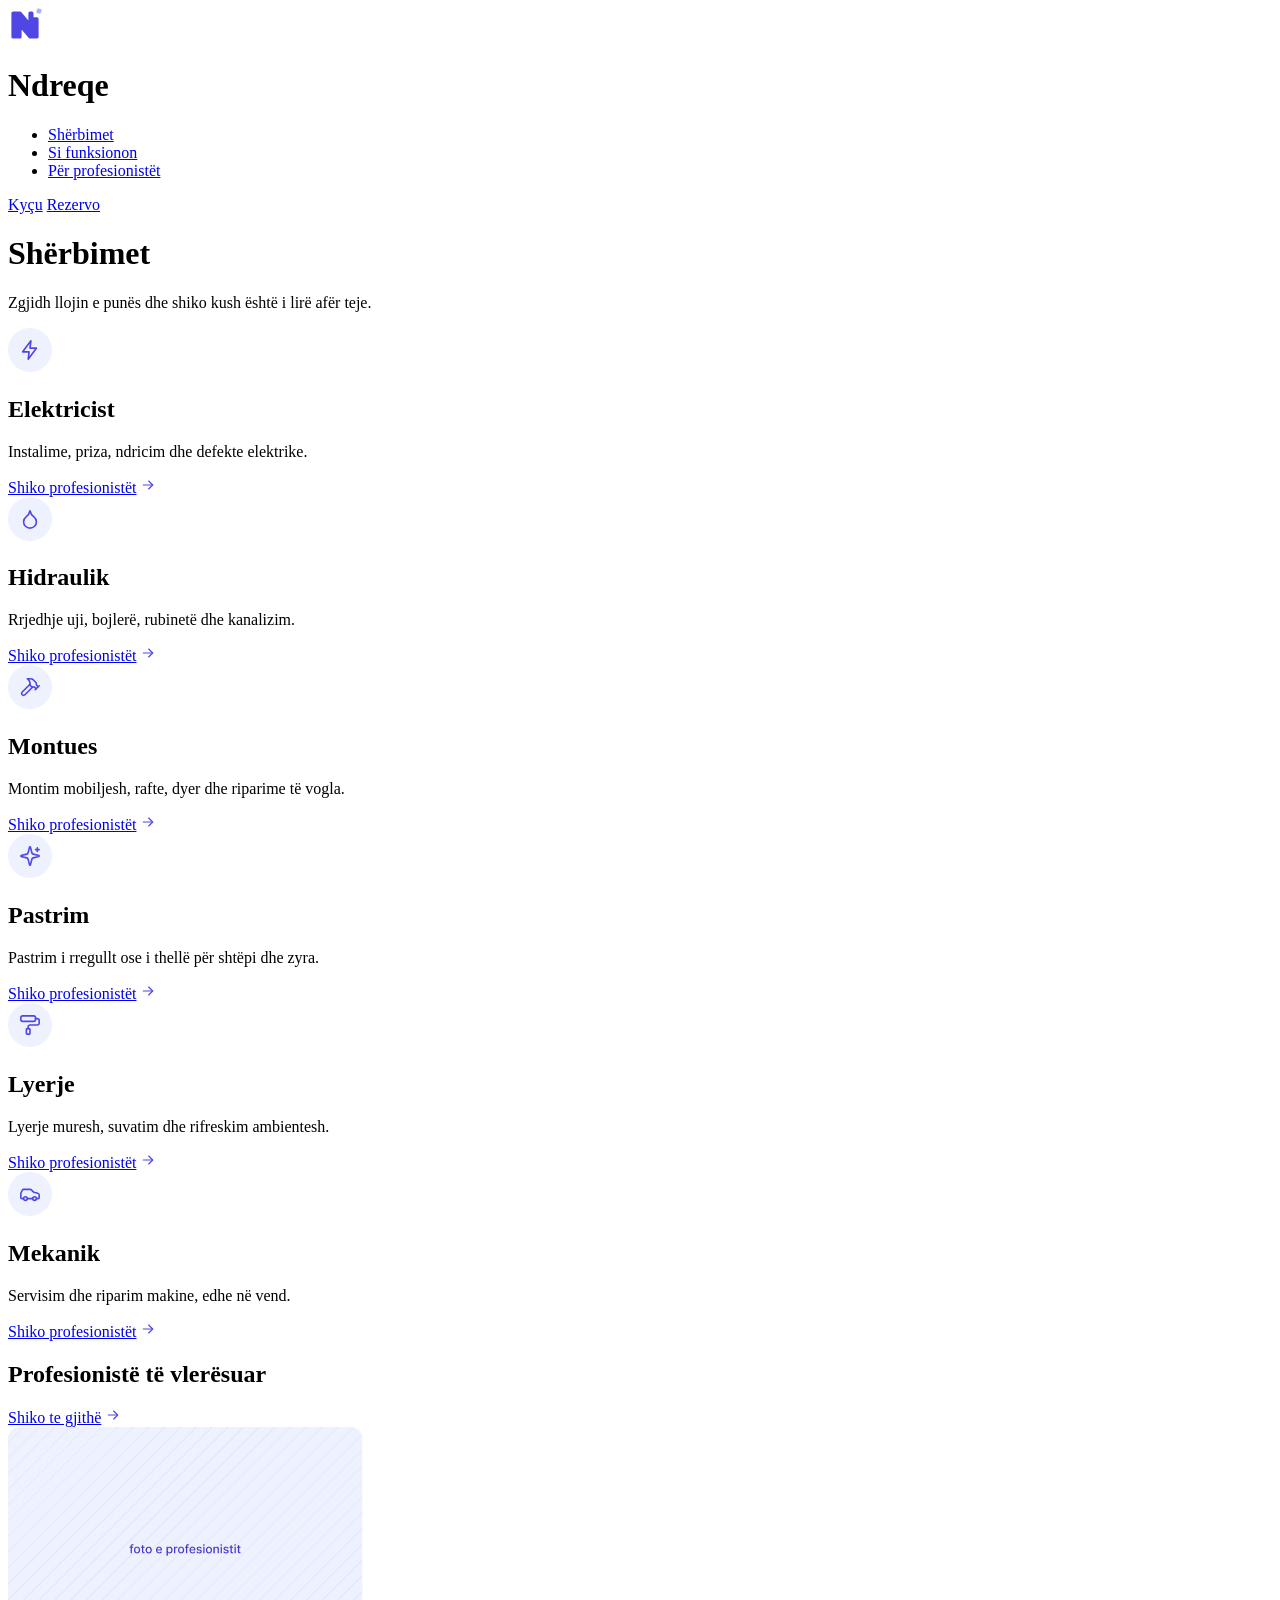
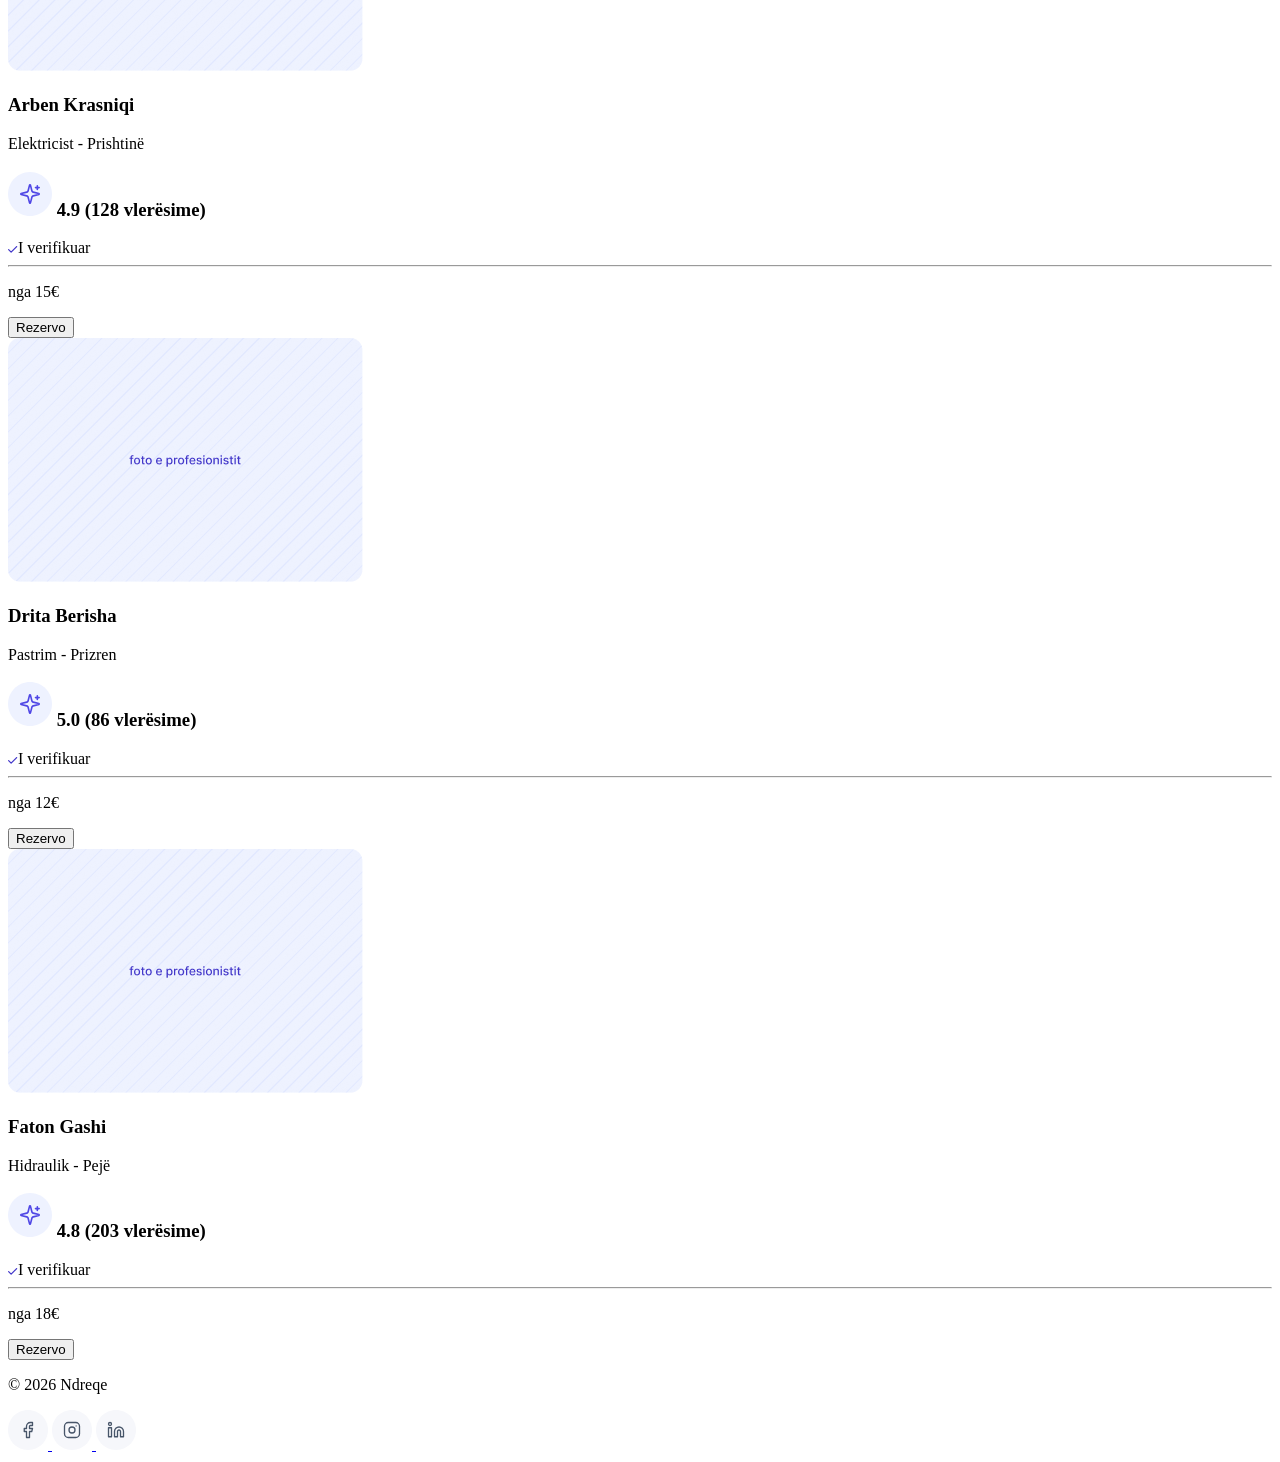
==== web/index.html @ ae21aa68 "Removed unnecessary pages, cleaned&formatted the code and renamed some images" ====
<!doctype html>
<html lang="en">
  <head>
    <meta charset="UTF-8" />
    <meta name="viewport" content="width=device-width, initial-scale=1.0" />
    <link rel="stylesheet" href="./css/base.css" />
    <link rel="stylesheet" href="./css/layout.css" />
    <link rel="stylesheet" href="./css/variables.css" />
    <link rel="stylesheet" href="./css/pages/index.css" />
    <title>Ndreqe</title>
  </head>
  <body>
    <header class="site-header">
      <div class="header-container">
        <div class="logo">
          <img src="./assets/logos/logo.svg" alt="Logo" />
          <h1>Ndreqe</h1>
        </div>
        <nav class="main-nav">
          <ul>
            <li><a href="#">Shërbimet</a></li>
            <li><a href="#">Si funksionon</a></li>
            <li><a href="#">Për profesionistët</a></li>
          </ul>
        </nav>
        <div class="header-actions">
          <a href="#" class="btn-login">Kyçu</a>
          <a href="#" class="btn-primary">Rezervo</a>
        </div>
      </div>
    </header>
    <main class="services-container">
      <header>
        <h1>Shërbimet</h1>
        <p>Zgjidh llojin e punës dhe shiko kush është i lirë afër teje.</p>
      </header>

      <div class="services-grid">
        <article>
          <img src="./assets/icons/div.svg" alt="Foto e logos" />
          <h2>Elektricist</h2>
          <p>Instalime, priza, ndricim dhe defekte elektrike.</p>
          <a href="#">Shiko profesionistët</a>
          <img src="./assets/icons/Frame.svg" alt="Shigjeta" />
        </article>

        <article>
          <img src="./assets/icons/div (1).svg" alt="Foto e logos" />
          <h2>Hidraulik</h2>
          <p>Rrjedhje uji, bojlerë, rubinetë dhe kanalizim.</p>
          <a href="#">Shiko profesionistët</a>
          <img src="./assets/icons/Frame.svg" alt="Shigjeta" />
        </article>

        <article>
          <img src="./assets/icons/div (2).svg" alt="Foto e logos" />
          <h2>Montues</h2>
          <p>Montim mobiljesh, rafte, dyer dhe riparime të vogla.</p>
          <a href="#">Shiko profesionistët</a>
          <img src="./assets/icons/Frame.svg" alt="Shigjeta" />
        </article>

        <article>
          <img src="./assets/icons/div (3).svg" alt="Foto e logos" />
          <h2>Pastrim</h2>
          <p>Pastrim i rregullt ose i thellë për shtëpi dhe zyra.</p>
          <a href="#">Shiko profesionistët</a>
          <img src="./assets/icons/Frame.svg" alt="Shigjeta" />
        </article>

        <article>
          <img src="./assets/icons/div (4).svg" alt="Foto e logos" />
          <h2>Lyerje</h2>
          <p>Lyerje muresh, suvatim dhe rifreskim ambientesh.</p>
          <a href="#">Shiko profesionistët</a>
          <img src="./assets/icons/Frame.svg" alt="Shigjeta" />
        </article>

        <article>
          <img src="./assets/icons/div (5).svg" alt="Foto e logos" />
          <h2>Mekanik</h2>
          <p>Servisim dhe riparim makine, edhe në vend.</p>
          <a href="#">Shiko profesionistët</a>
          <img src="./assets/icons/Frame.svg" alt="Shigjeta" />
        </article>
      </div>
      <section class="top-rated-professionals-section">
        <header>
          <h2>Profesionistë të vlerësuar</h2>
          <a href="#">Shiko te gjithë</a>
          <img src="./assets/icons/arrow.svg" alt="Arrow Icon" />
        </header>
        <div class="professional-card">
          <img src="./assets/profesionisti.png" alt="Profesionisti Image" />
          <div class="professional-information">
            <h3>Arben Krasniqi</h3>
            <p>Elektricist - Prishtinë</p>
            <h3>
              <img src="./assets/icons/star.svg" alt="Star Icon" /> 4.9 (128
              vlerësime)
            </h3>
            <span>
              <img src="./assets/icons/tick.svg" alt="Tick Icon" />I verifikuar
            </span>
          </div>
          <hr />
          <div class="professional-booking-information">
            <p>nga <span>15€</span></p>
            <button>Rezervo</button>
          </div>
        </div>
        <div class="professional-card">
          <img src="./assets/profesionisti.png" alt="Profesionisti Image" />
          <div class="professional-information">
            <h3>Drita Berisha</h3>
            <p>Pastrim - Prizren</p>
            <h3>
              <img src="./assets/icons/star.svg" alt="Star Icon" /> 5.0 (86
              vlerësime)
            </h3>
            <span>
              <img src="./assets/icons/tick.svg" alt="Tick Icon" />I verifikuar
            </span>
          </div>
          <hr />
          <div class="professional-booking-information">
            <p>nga <span>12€</span></p>
            <button>Rezervo</button>
          </div>
        </div>
        <div class="professional-card">
          <img src="./assets/profesionisti.png" alt="Profesionisti Image" />
          <div class="professional-information">
            <h3>Faton Gashi</h3>
            <p>Hidraulik - Pejë</p>
            <h3>
              <img src="./assets/icons/star.svg" alt="Star Icon" /> 4.8 (203
              vlerësime)
            </h3>
            <span>
              <img src="./assets/icons/tick.svg" alt="Tick Icon" />I verifikuar
            </span>
          </div>
          <hr />
          <div class="professional-booking-information">
            <p>nga <span>18€</span></p>
            <button>Rezervo</button>
          </div>
        </div>
      </section>
    </main>
    <footer class="site-footer">
      <div class="footer-container">
        <div class="footer-bottom">
          <p>&copy; 2026 Ndreqe</p>
          <div class="social-links">
            <a href="#" aria-label="Facebook">
              <img src="./assets/icons/Facebook.svg" alt="Facebook" />
            </a>
            <a href="#" aria-label="Instagram">
              <img src="./assets/icons/Instagram.svg" alt="Instagram" />
            </a>
            <a href="#" aria-label="LinkedIn">
              <img src="./assets/icons/LinkedIn.svg" alt="LinkedIn" />
            </a>
          </div>
        </div>
      </div>
    </footer>
  </body>
</html>
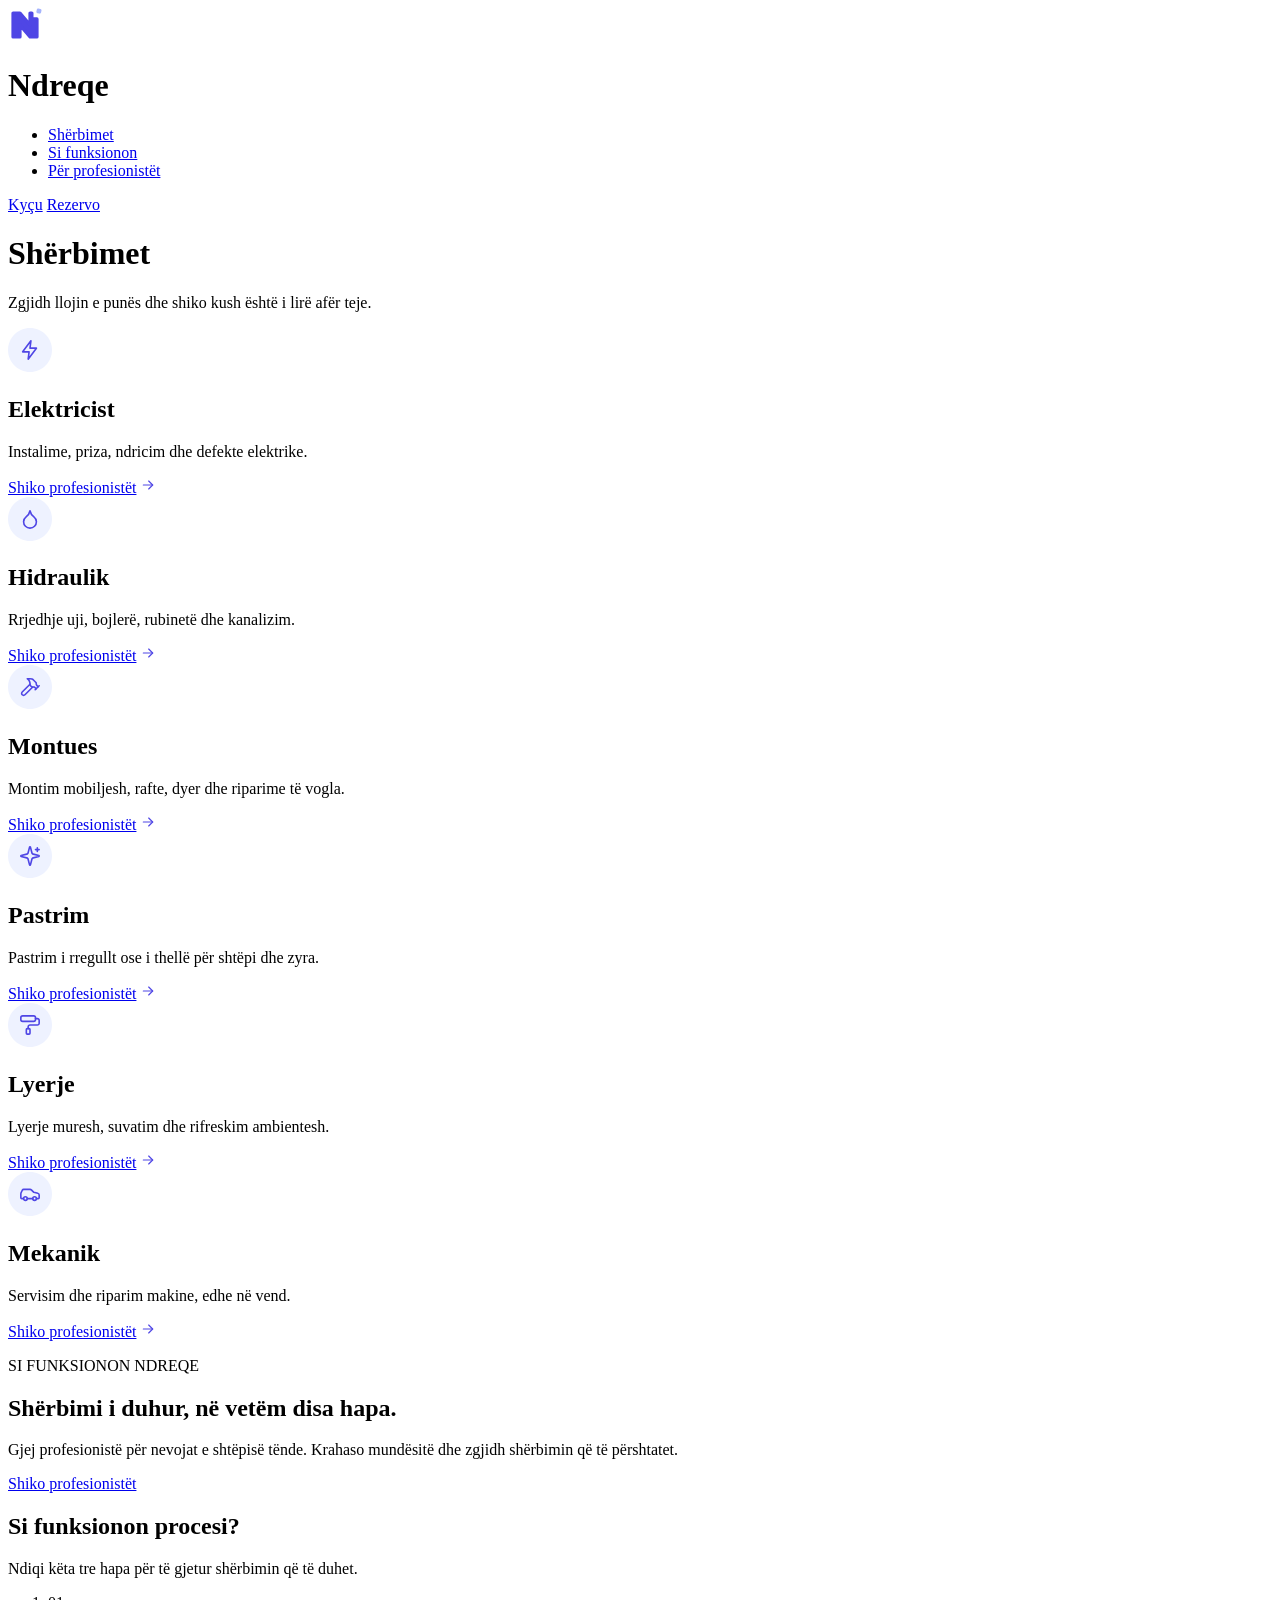
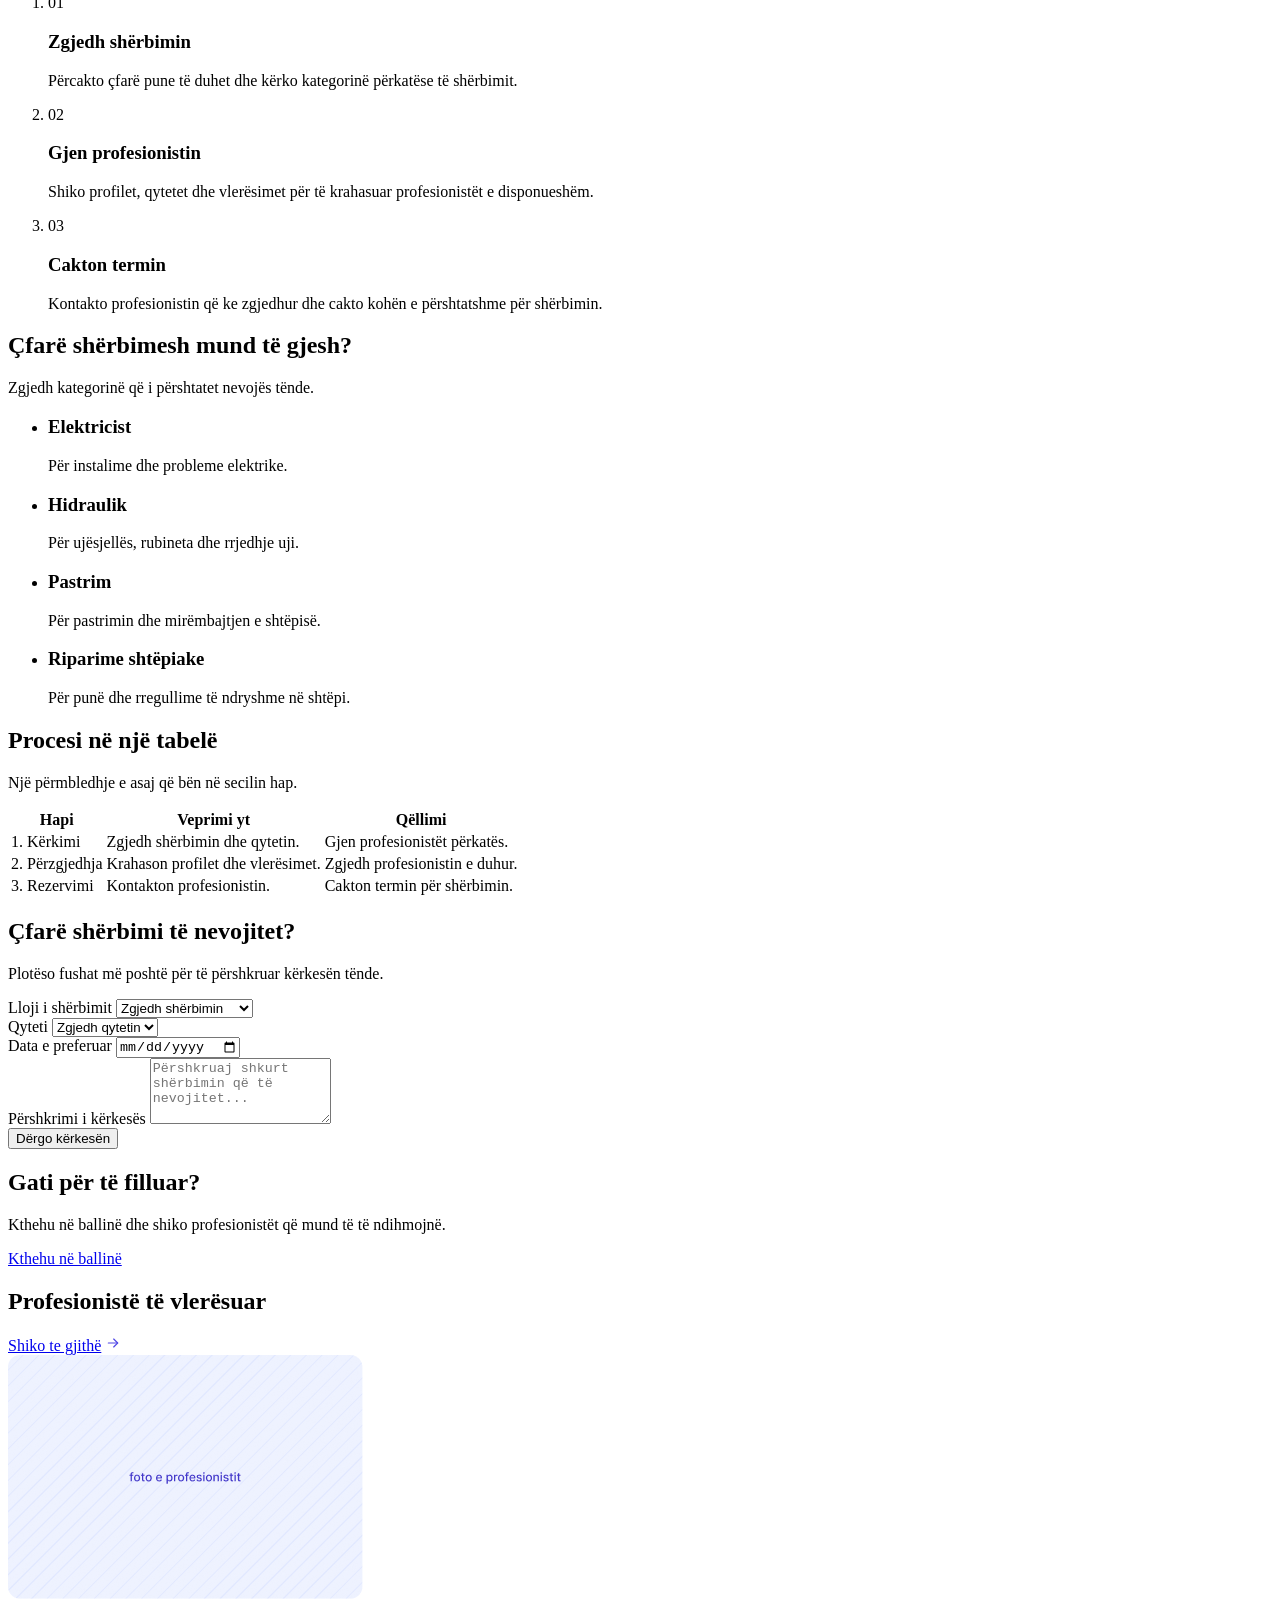
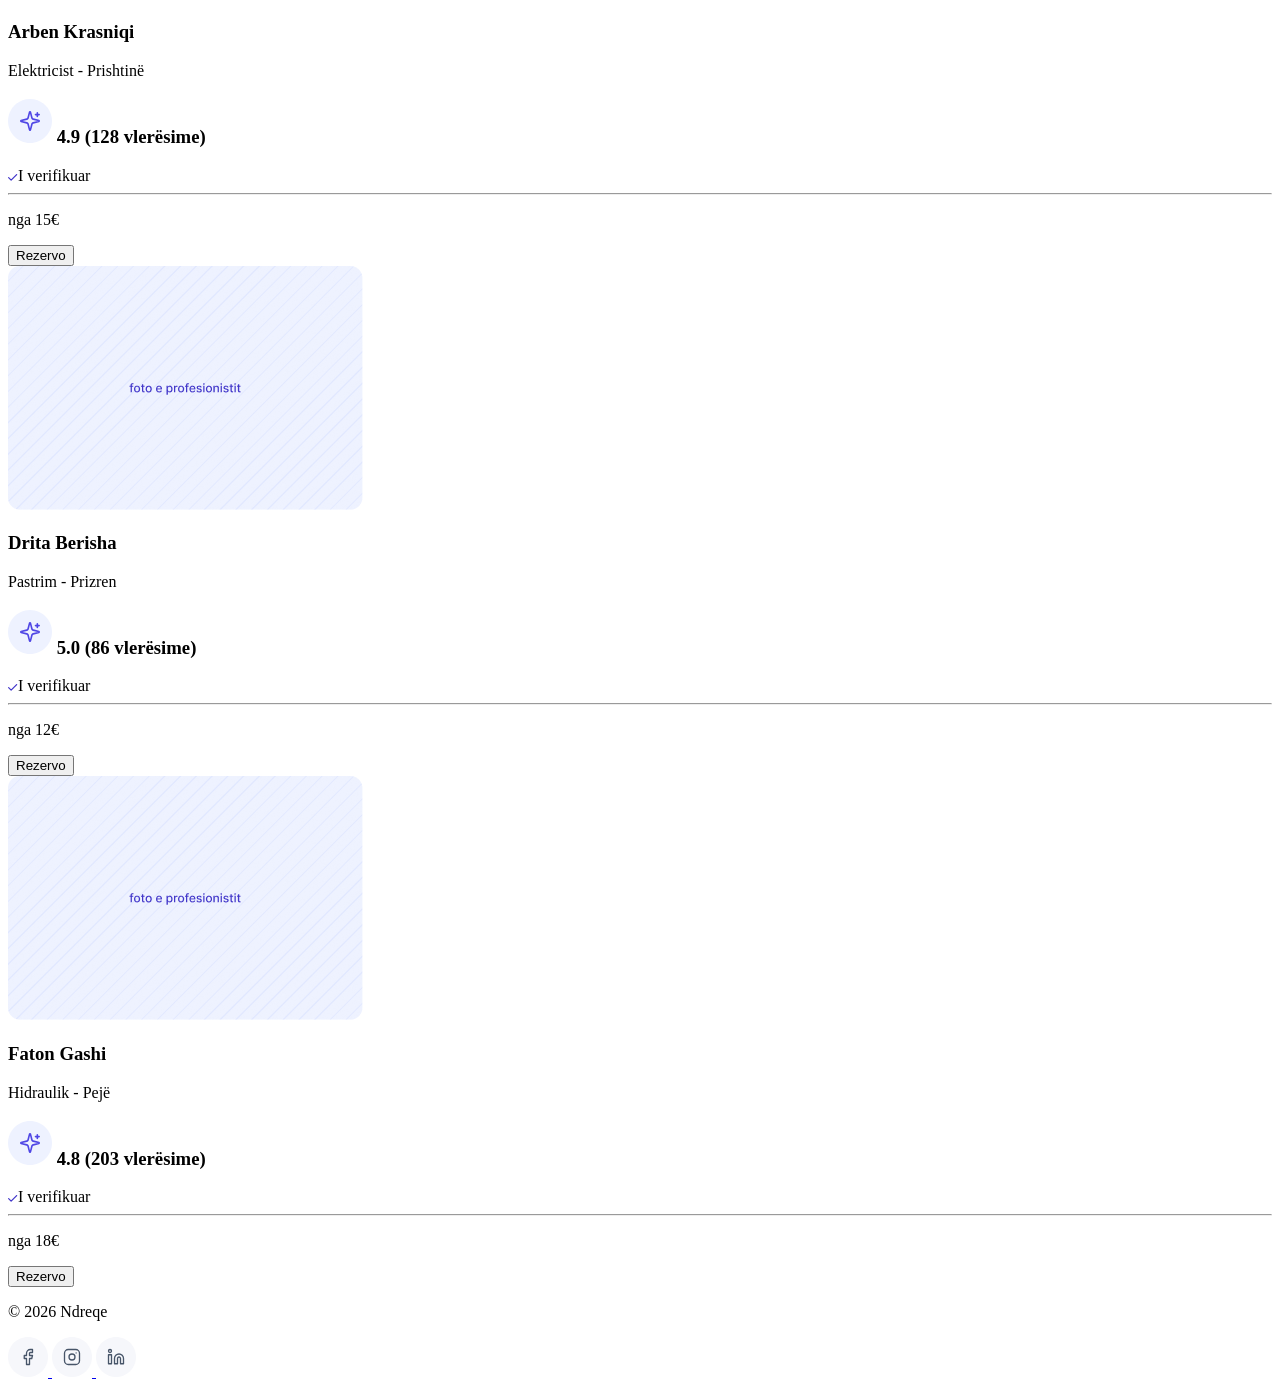
==== commit ace21229: "Removed other pages, cleaned & formatted code" ====
--- a/web/index.html
+++ b/web/index.html
@@ -1,8 +1,10 @@
+
 <!doctype html>
-<html lang="en">
+<html lang="sq">
   <head>
     <meta charset="UTF-8" />
     <meta name="viewport" content="width=device-width, initial-scale=1.0" />
+
     <link rel="stylesheet" href="./css/base.css" />
     <link rel="stylesheet" href="./css/layout.css" />
     <link rel="stylesheet" href="./css/variables.css" />
@@ -13,19 +15,25 @@
     <header class="site-header">
       <div class="header-container">
         <div class="logo">
-          <img src="./assets/logos/logo.svg" alt="Logo" />
+          <a href="./index.html" aria-label="Ndreqe - Ballina">
+            <img src="./assets/logos/logo.svg" alt="Ndreqe Logo" />
+          </a>
           <h1>Ndreqe</h1>
         </div>
         <nav class="main-nav">
           <ul>
-            <li><a href="#">Shërbimet</a></li>
-            <li><a href="#">Si funksionon</a></li>
+            <li><a href="./index.html">Shërbimet</a></li>
+            <li>
+              <a href="./si-funksionon.html" aria-current="page">
+                Si funksionon
+              </a>
+            </li>
             <li><a href="#">Për profesionistët</a></li>
           </ul>
         </nav>
         <div class="header-actions">
           <a href="#" class="btn-login">Kyçu</a>
-          <a href="#" class="btn-primary">Rezervo</a>
+          <a href="./index.html" class="btn-primary">Rezervo</a>
         </div>
       </div>
     </header>
@@ -34,7 +42,6 @@
         <h1>Shërbimet</h1>
         <p>Zgjidh llojin e punës dhe shiko kush është i lirë afër teje.</p>
       </header>
-
       <div class="services-grid">
         <article>
           <img src="./assets/icons/div.svg" alt="Foto e logos" />
@@ -43,7 +50,6 @@
           <a href="#">Shiko profesionistët</a>
           <img src="./assets/icons/Frame.svg" alt="Shigjeta" />
         </article>
-
         <article>
           <img src="./assets/icons/div (1).svg" alt="Foto e logos" />
           <h2>Hidraulik</h2>
@@ -51,7 +57,6 @@
           <a href="#">Shiko profesionistët</a>
           <img src="./assets/icons/Frame.svg" alt="Shigjeta" />
         </article>
-
         <article>
           <img src="./assets/icons/div (2).svg" alt="Foto e logos" />
           <h2>Montues</h2>
@@ -59,7 +64,6 @@
           <a href="#">Shiko profesionistët</a>
           <img src="./assets/icons/Frame.svg" alt="Shigjeta" />
         </article>
-
         <article>
           <img src="./assets/icons/div (3).svg" alt="Foto e logos" />
           <h2>Pastrim</h2>
@@ -67,7 +71,6 @@
           <a href="#">Shiko profesionistët</a>
           <img src="./assets/icons/Frame.svg" alt="Shigjeta" />
         </article>
-
         <article>
           <img src="./assets/icons/div (4).svg" alt="Foto e logos" />
           <h2>Lyerje</h2>
@@ -75,7 +78,6 @@
           <a href="#">Shiko profesionistët</a>
           <img src="./assets/icons/Frame.svg" alt="Shigjeta" />
         </article>
-
         <article>
           <img src="./assets/icons/div (5).svg" alt="Foto e logos" />
           <h2>Mekanik</h2>
@@ -84,7 +86,192 @@
           <img src="./assets/icons/Frame.svg" alt="Shigjeta" />
         </article>
       </div>
-      <section class="top-rated-professionals-section">
+    <main class="how-it-works-page">
+      <section class="how-it-works-hero">
+        <div class="how-it-works-hero-content">
+          <p class="section-label">SI FUNKSIONON NDREQE</p>
+          <h2 class="how-it-works-title">
+            Shërbimi i duhur, në vetëm disa hapa.
+          </h2>
+          <p class="how-it-works-description">
+            Gjej profesionistë për nevojat e shtëpisë tënde.
+            Krahaso mundësitë dhe zgjidh shërbimin që të përshtatet.
+          </p>
+          <a href="./index.html" class="btn-primary">
+            Shiko profesionistët
+          </a>
+        </div>
+      </section>
+      <section
+        class="how-it-works-section"
+        aria-labelledby="steps-title"
+      >
+        <header class="section-header">
+          <h2 id="steps-title">Si funksionon procesi?</h2>
+          <p>Ndiqi këta tre hapa për të gjetur shërbimin që të duhet.</p>
+        </header>
+        <ol class="steps-list">
+          <li class="step-card">
+            <span class="step-number">01</span>
+            <h3 class="step-title">Zgjedh shërbimin</h3>
+            <p class="step-description">
+              Përcakto çfarë pune të duhet dhe kërko kategorinë
+              përkatëse të shërbimit.
+            </p>
+          </li>
+          <li class="step-card">
+            <span class="step-number">02</span>
+            <h3 class="step-title">Gjen profesionistin</h3>
+            <p class="step-description">
+              Shiko profilet, qytetet dhe vlerësimet për të krahasuar
+              profesionistët e disponueshëm.
+            </p>
+          </li>
+          <li class="step-card">
+            <span class="step-number">03</span>
+            <h3 class="step-title">Cakton termin</h3>
+            <p class="step-description">
+              Kontakto profesionistin që ke zgjedhur dhe cakto
+              kohën e përshtatshme për shërbimin.
+            </p>
+          </li>
+        </ol>
+      </section>
+      <section
+        class="services-overview-section"
+        aria-labelledby="services-title"
+      >
+        <header class="section-header">
+          <h2 id="services-title">Çfarë shërbimesh mund të gjesh?</h2>
+          <p>Zgjedh kategorinë që i përshtatet nevojës tënde.</p>
+        </header>
+        <ul class="services-list">
+          <li class="service-item">
+            <h3>Elektricist</h3>
+            <p>Për instalime dhe probleme elektrike.</p>
+          </li>
+          <li class="service-item">
+            <h3>Hidraulik</h3>
+            <p>Për ujësjellës, rubineta dhe rrjedhje uji.</p>
+          </li>
+          <li class="service-item">
+            <h3>Pastrim</h3>
+            <p>Për pastrimin dhe mirëmbajtjen e shtëpisë.</p>
+          </li>
+          <li class="service-item">
+            <h3>Riparime shtëpiake</h3>
+            <p>Për punë dhe rregullime të ndryshme në shtëpi.</p>
+          </li>
+        </ul>
+      </section>
+      <section
+        class="process-details-section"
+        aria-labelledby="process-title"
+      >
+        <header class="section-header">
+          <h2 id="process-title">Procesi në një tabelë</h2>
+          <p>Një përmbledhje e asaj që bën në secilin hap.</p>
+        </header>
+        <table class="process-table">
+          <thead>
+            <tr>
+              <th scope="col">Hapi</th>
+              <th scope="col">Veprimi yt</th>
+              <th scope="col">Qëllimi</th>
+            </tr>
+          </thead>
+          <tbody>
+            <tr>
+              <td>1. Kërkimi</td>
+              <td>Zgjedh shërbimin dhe qytetin.</td>
+              <td>Gjen profesionistët përkatës.</td>
+            </tr>
+            <tr>
+              <td>2. Përzgjedhja</td>
+              <td>Krahason profilet dhe vlerësimet.</td>
+              <td>Zgjedh profesionistin e duhur.</td>
+            </tr>
+            <tr>
+              <td>3. Rezervimi</td>
+              <td>Kontakton profesionistin.</td>
+              <td>Cakton termin për shërbimin.</td>
+            </tr>
+          </tbody>
+        </table>
+      </section>
+      <section
+        class="service-request-section"
+        aria-labelledby="request-title"
+      >
+        <header class="section-header">
+          <h2 id="request-title">Çfarë shërbimi të nevojitet?</h2>
+          <p>
+            Plotëso fushat më poshtë për të përshkruar kërkesën tënde.
+          </p>
+        </header>
+        <form
+          class="service-request-form"
+          action="#"
+          method="get"
+        >
+          <div class="form-group">
+            <label for="service-type">Lloji i shërbimit</label>
+            <select id="service-type" name="service-type" required>
+              <option value="">Zgjedh shërbimin</option>
+              <option value="elektricist">Elektricist</option>
+              <option value="hidraulik">Hidraulik</option>
+              <option value="pastrim">Pastrim</option>
+              <option value="riparime">Riparime shtëpiake</option>
+            </select>
+          </div>
+          <div class="form-group">
+            <label for="service-city">Qyteti</label>
+            <select id="service-city" name="service-city" required>
+              <option value="">Zgjedh qytetin</option>
+              <option value="prishtine">Prishtinë</option>
+              <option value="prizren">Prizren</option>
+              <option value="peje">Pejë</option>
+              <option value="gjakove">Gjakovë</option>
+              <option value="mitrovice">Mitrovicë</option>
+              <option value="gjilan">Gjilan</option>
+              <option value="ferizaj">Ferizaj</option>
+              <option value="viti">Viti</option>
+            </select>
+          </div>
+          <div class="form-group">
+            <label for="service-date">Data e preferuar</label>
+            <input
+              type="date"
+              id="service-date"
+              name="service-date"
+            />
+          </div>
+          <div class="form-group">
+            <label for="service-details">Përshkrimi i kërkesës</label>
+            <textarea
+              id="service-details"
+              name="service-details"
+              rows="4"
+              placeholder="Përshkruaj shkurt shërbimin që të nevojitet..."
+            ></textarea>
+          </div>
+          <button type="submit" class="btn-primary">
+            Dërgo kërkesën
+          </button>
+        </form>
+      </section>
+      <section class="how-it-works-cta">
+        <div class="cta-content">
+          <h2>Gati për të filluar?</h2>
+          <p>
+            Kthehu në ballinë dhe shiko profesionistët që mund të të ndihmojnë.
+          </p>
+          <a href="./index.html" class="btn-primary">
+            Kthehu në ballinë
+          </a>
+        </div>
+      </section>
+       <section class="top-rated-professionals-section">
         <header>
           <h2>Profesionistë të vlerësuar</h2>
           <a href="#">Shiko te gjithë</a>
@@ -157,9 +344,11 @@
             <a href="#" aria-label="Facebook">
               <img src="./assets/icons/Facebook.svg" alt="Facebook" />
             </a>
+
             <a href="#" aria-label="Instagram">
               <img src="./assets/icons/Instagram.svg" alt="Instagram" />
             </a>
+
             <a href="#" aria-label="LinkedIn">
               <img src="./assets/icons/LinkedIn.svg" alt="LinkedIn" />
             </a>
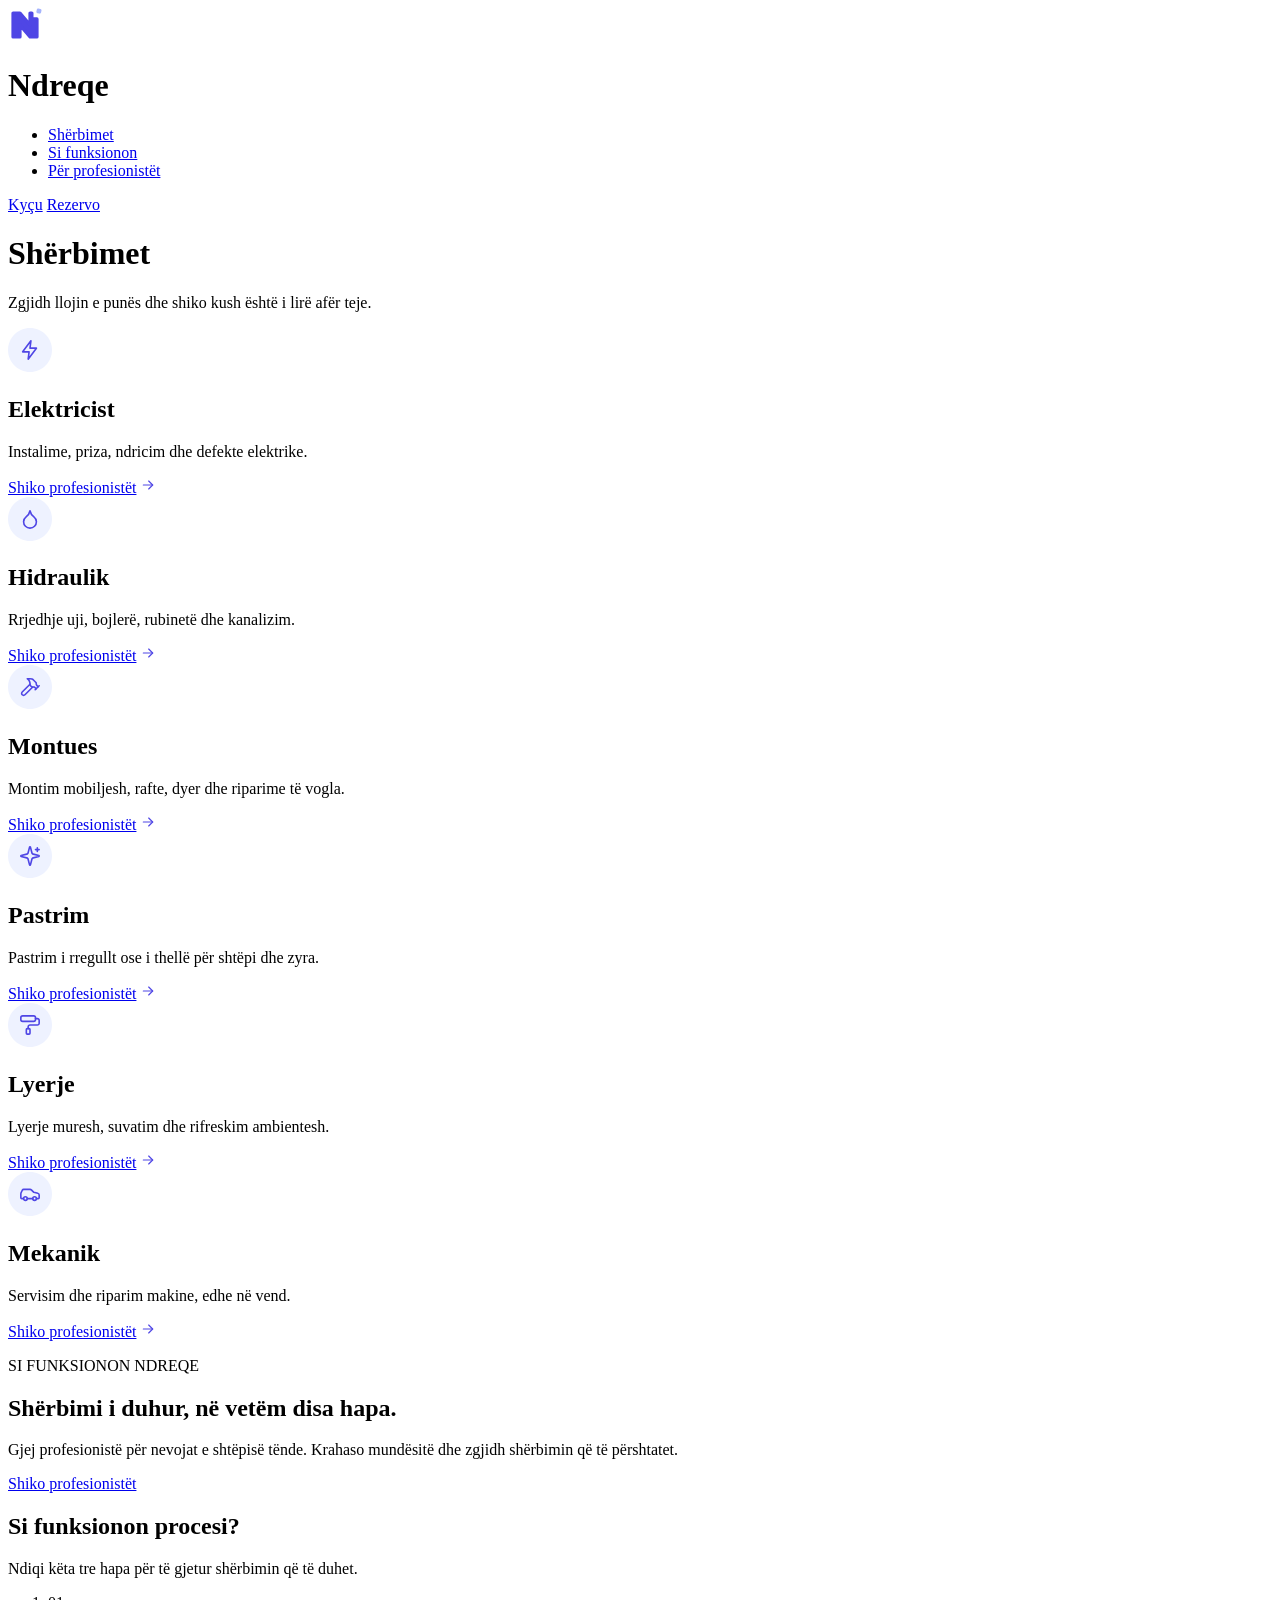
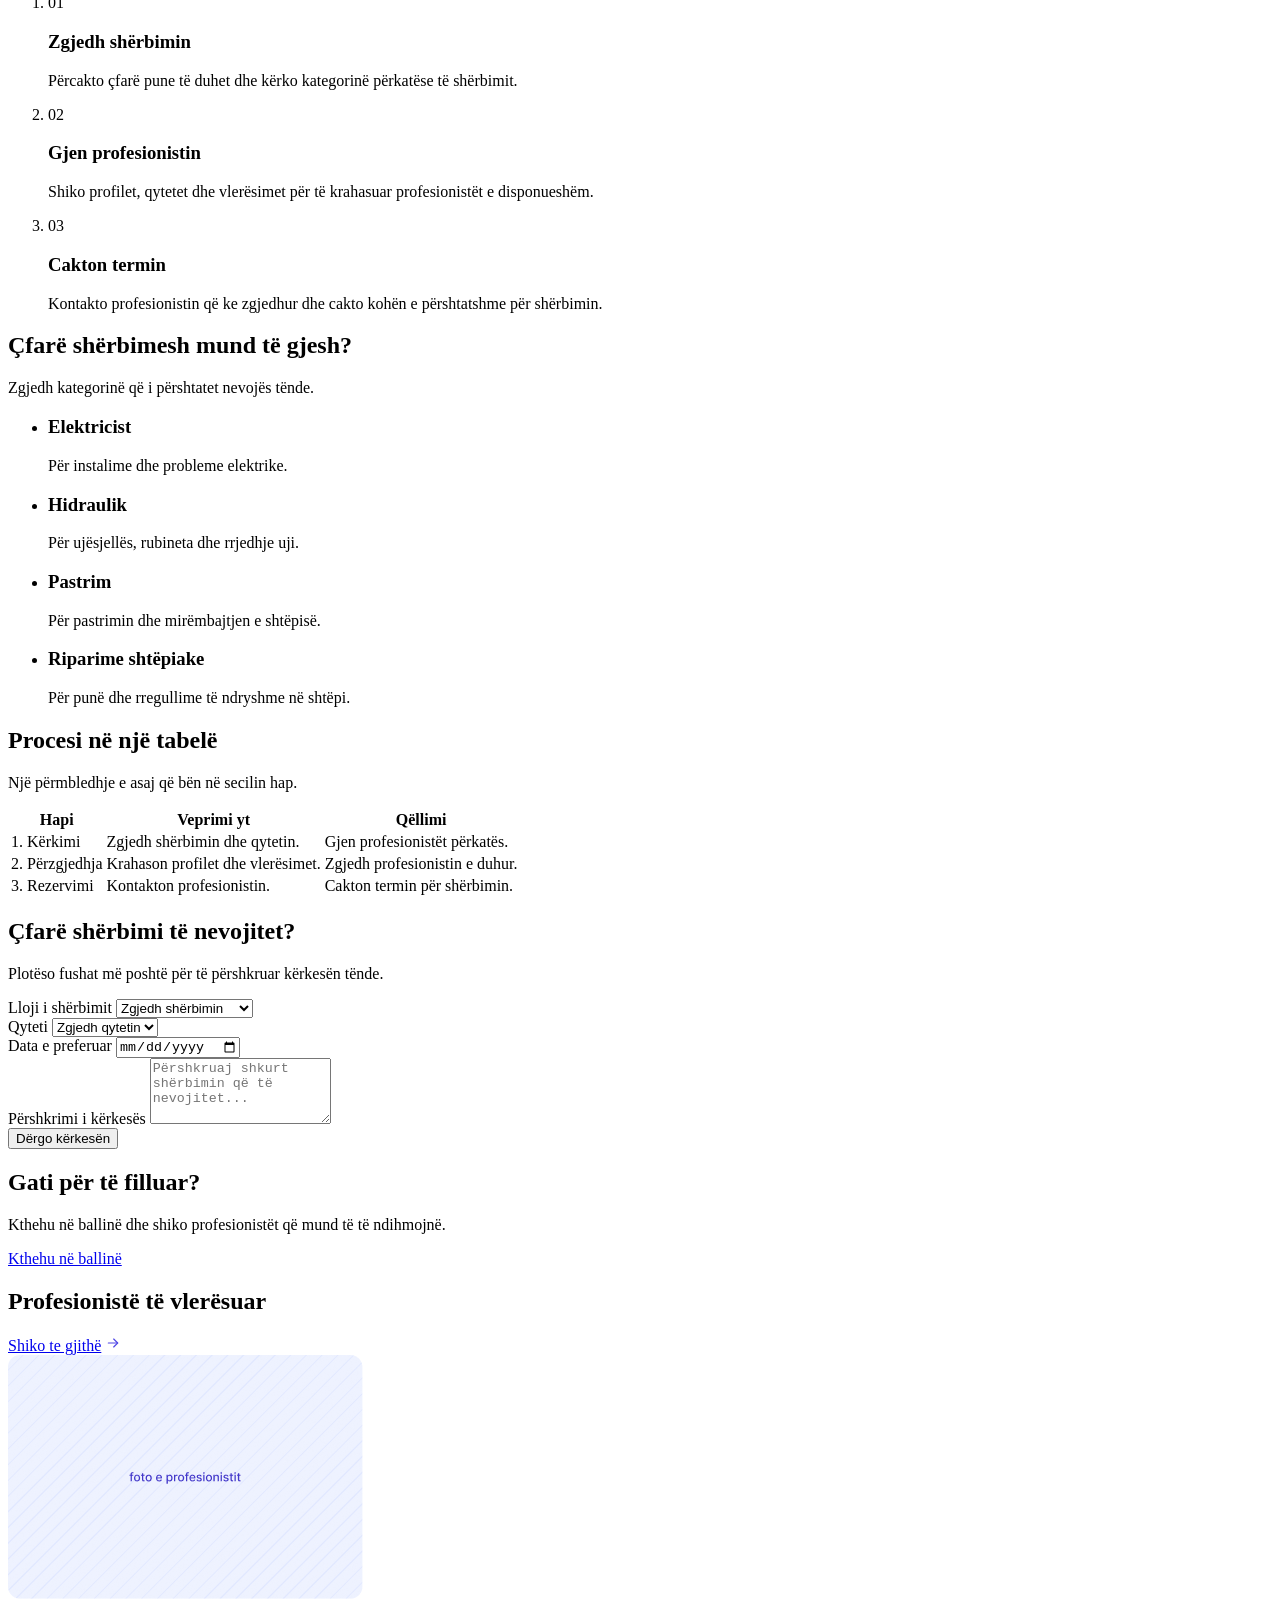
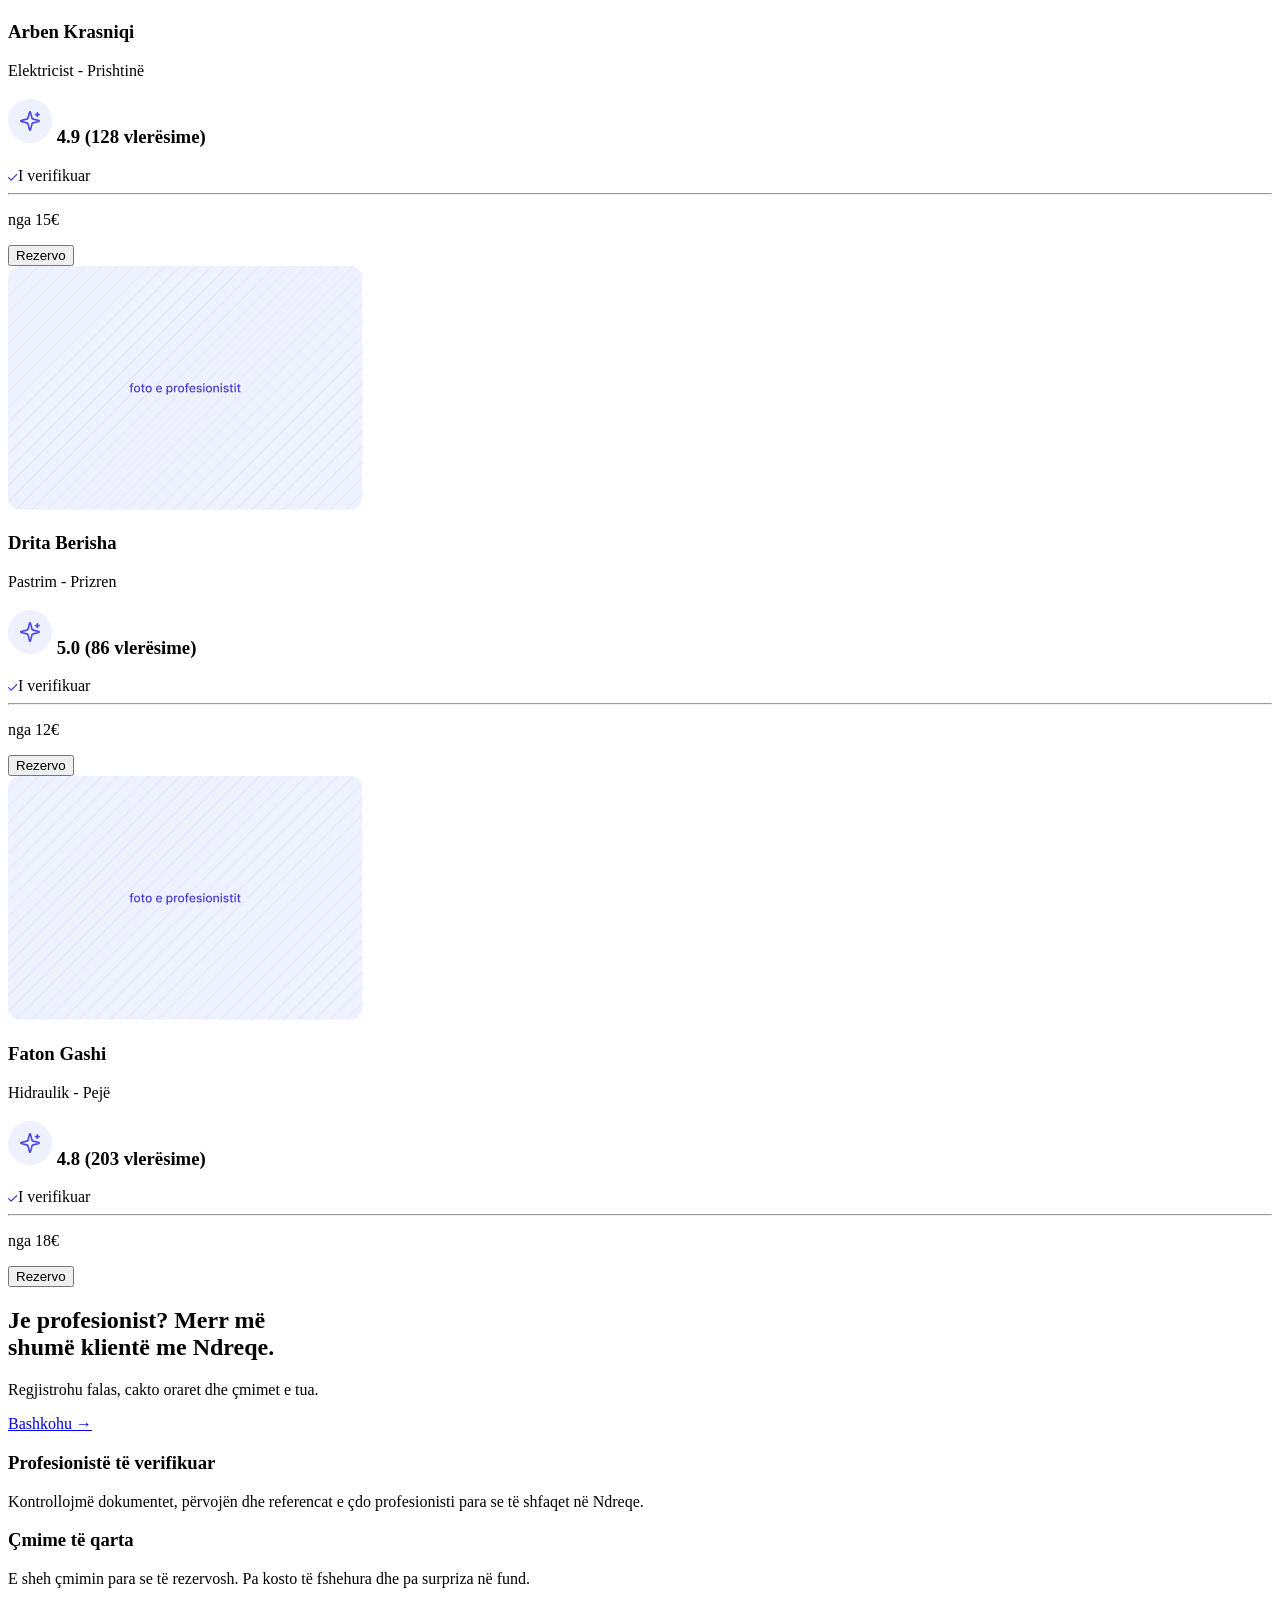
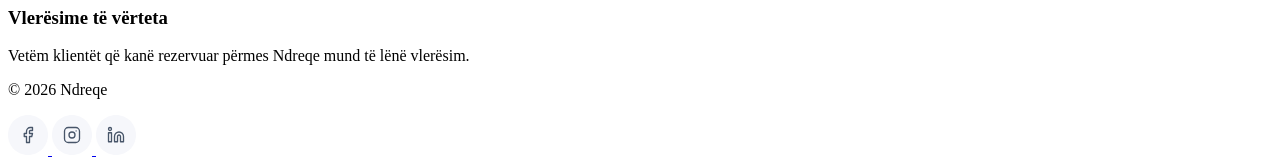
==== commit 1a696ae4: "Removed unecessary files, cleaned & formatted code" ====
--- a/web/index.html
+++ b/web/index.html
@@ -335,6 +335,57 @@
           </div>
         </div>
       </section>
+      <section class="professional-banner">
+        <div class="professional-banner-content">
+          <div class="professional-banner-text">
+            <h2>
+              Je profesionist? Merr më<br />
+              shumë klientë me Ndreqe.
+            </h2>
+
+            <p>Regjistrohu falas, cakto oraret dhe çmimet e tua.</p>
+          </div>
+
+          <a href="#" class="professional-banner-button">
+            Bashkohu <span>→</span>
+          </a>
+        </div>
+      </section>
+
+      <section class="features">
+        <div class="features-container">
+          <div class="feature">
+            <div class="feature-icon">
+              <i class="icon-shield"></i>
+            </div>
+            <h3>Profesionistë të verifikuar</h3>
+            <p>
+              Kontrollojmë dokumentet, përvojën dhe referencat e çdo
+              profesionisti para se të shfaqet në Ndreqe.
+            </p>
+          </div>
+          <div class="feature">
+            <div class="feature-icon">
+              <i class="icon-tag"></i>
+            </div>
+            <h3>Çmime të qarta</h3>
+            <p>
+              E sheh çmimin para se të rezervosh. Pa kosto të fshehura dhe pa
+              surpriza në fund.
+            </p>
+          </div>
+          <div class="feature">
+            <div class="feature-icon">
+              <i class="icon-message-circle"></i>
+            </div>
+            <h3>Vlerësime të vërteta</h3>
+            <p>
+              Vetëm klientët që kanë rezervuar përmes Ndreqe mund të lënë
+              vlerësim.
+            </p>
+          </div>
+        </div>
+      </section>
     </main>
     <footer class="site-footer">
       <div class="footer-container">
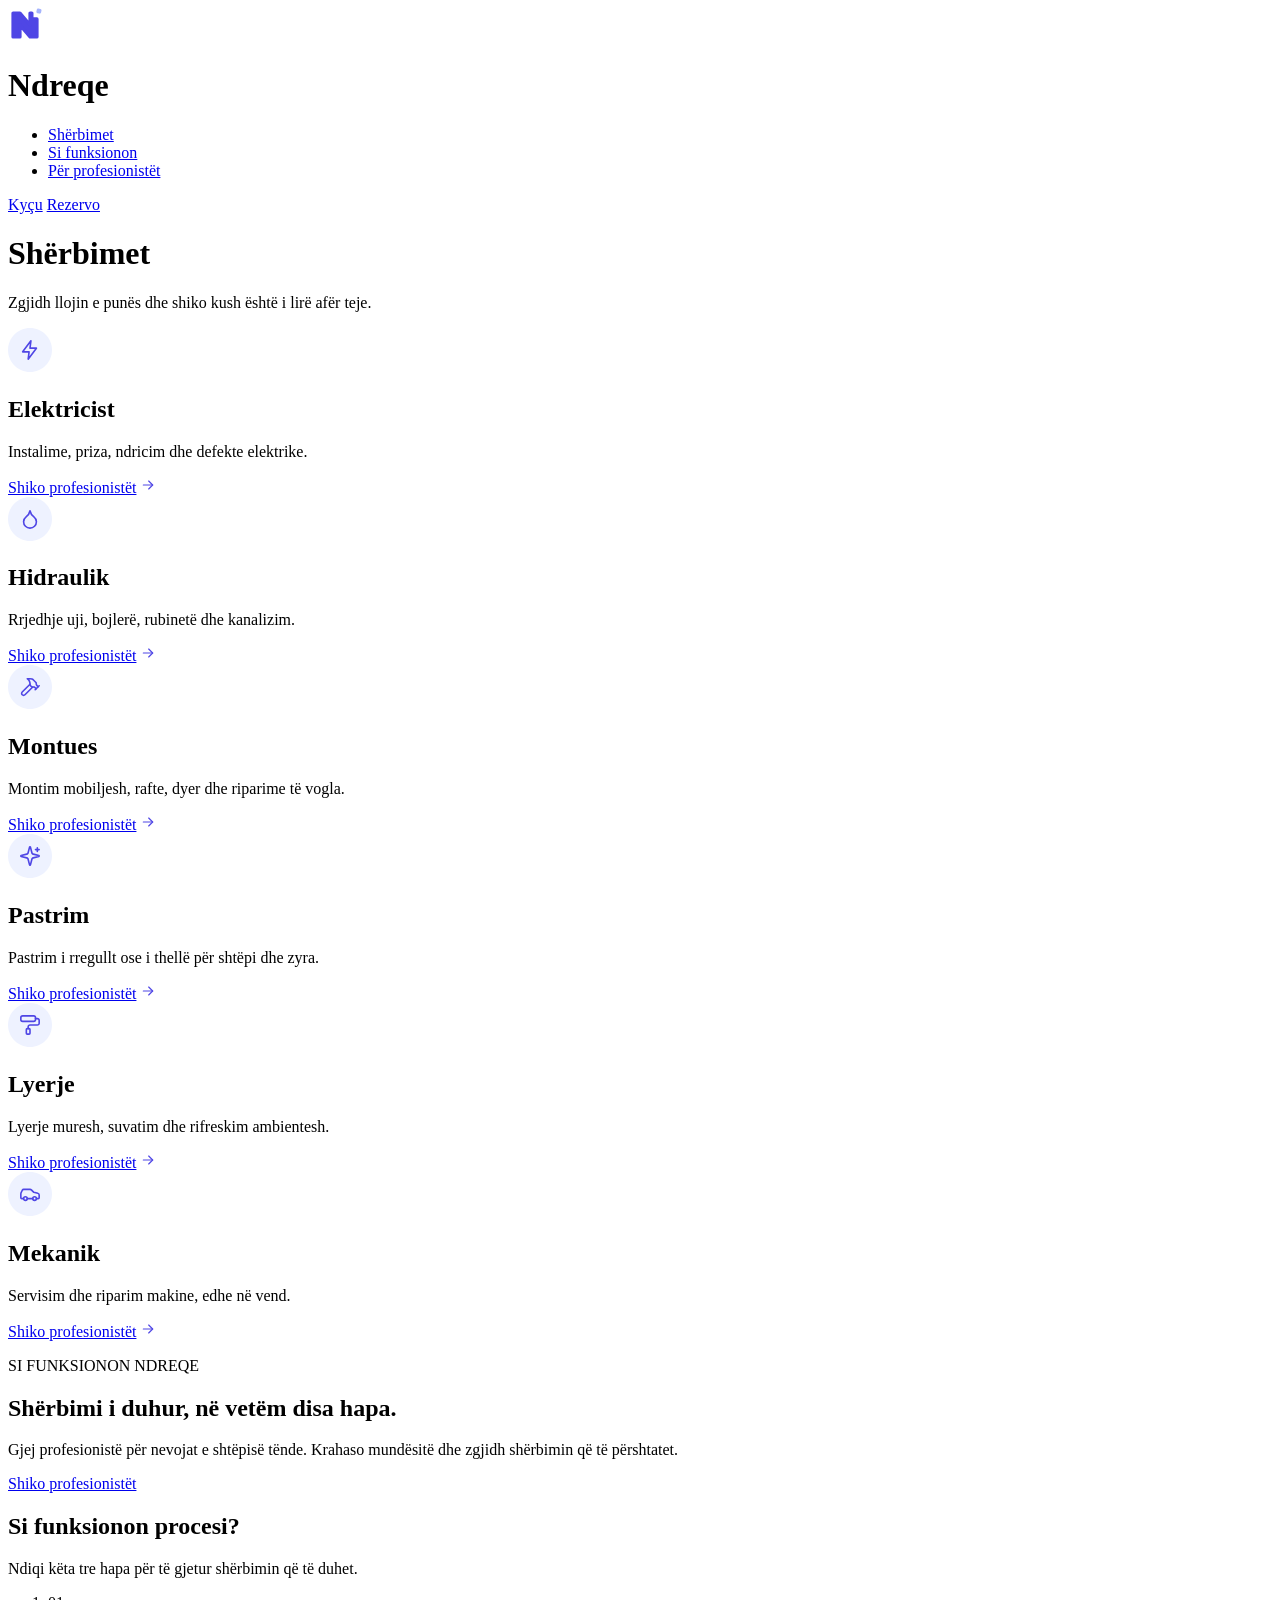
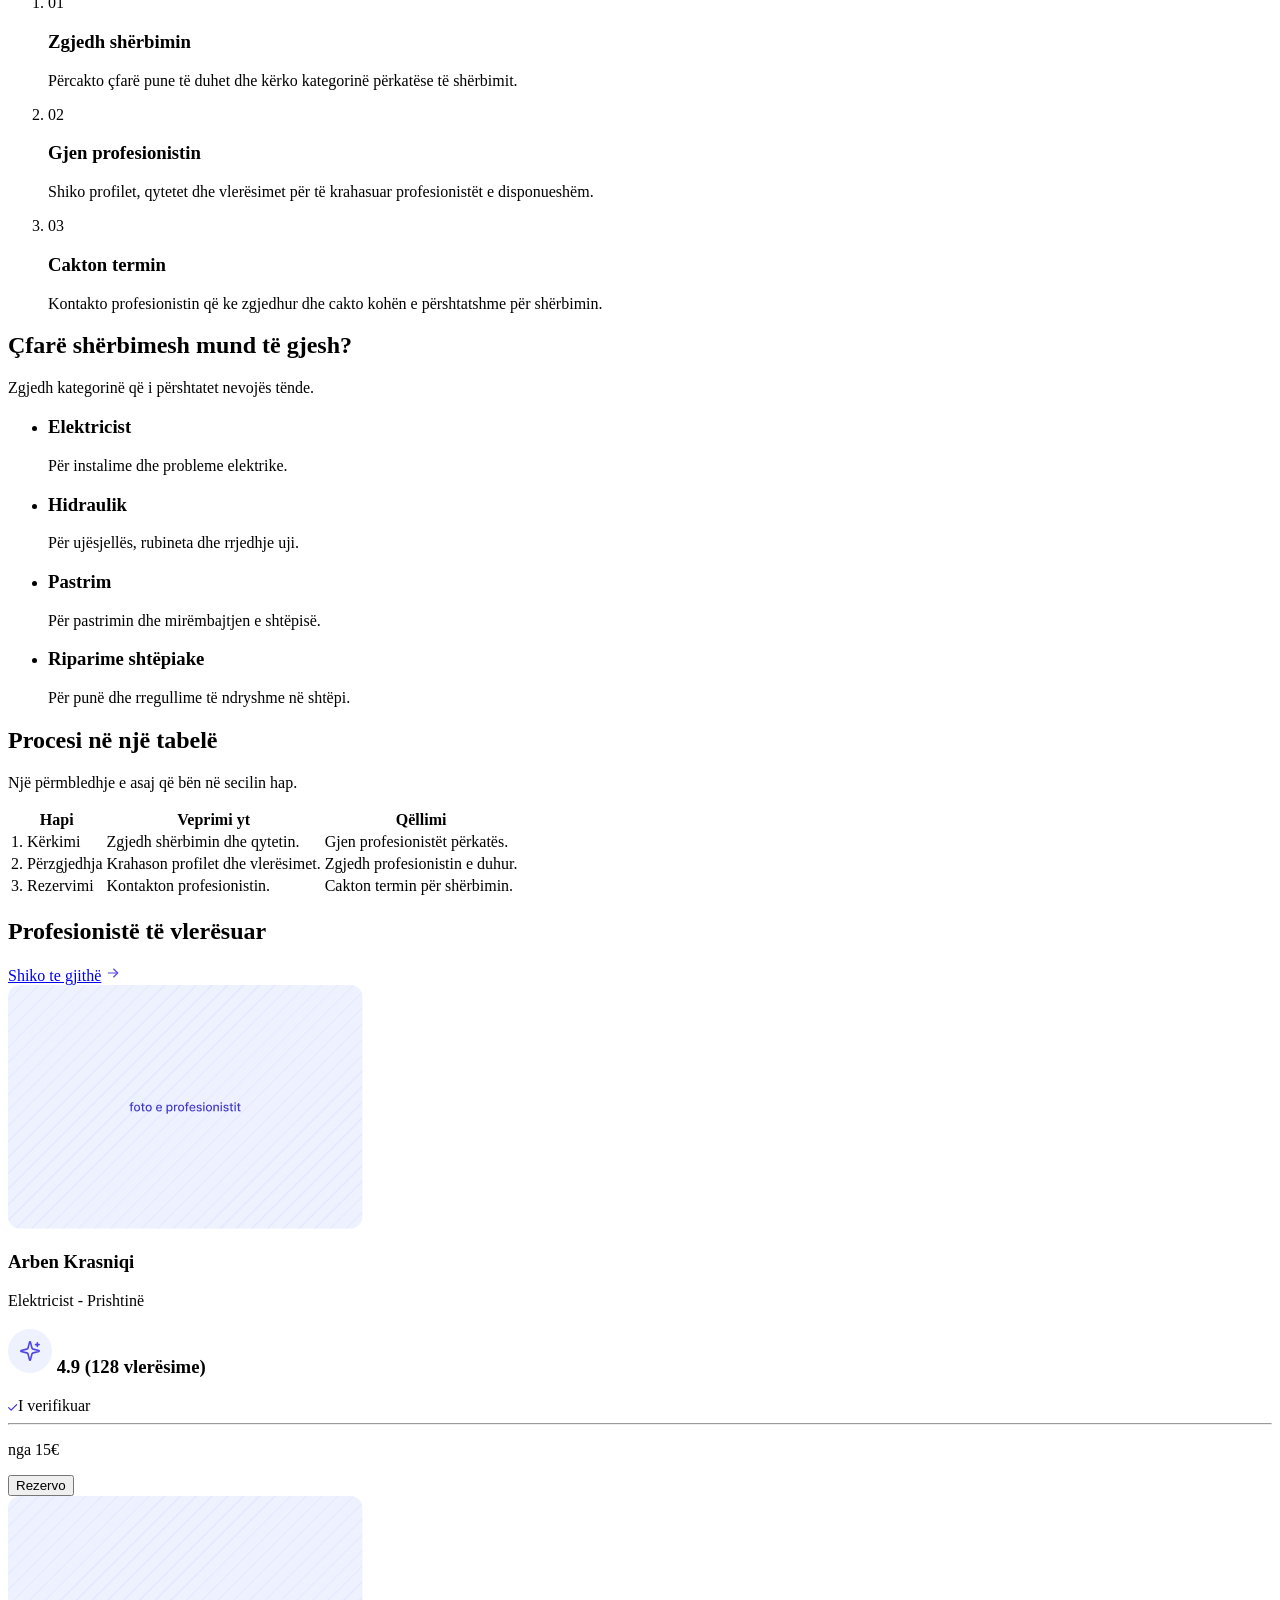
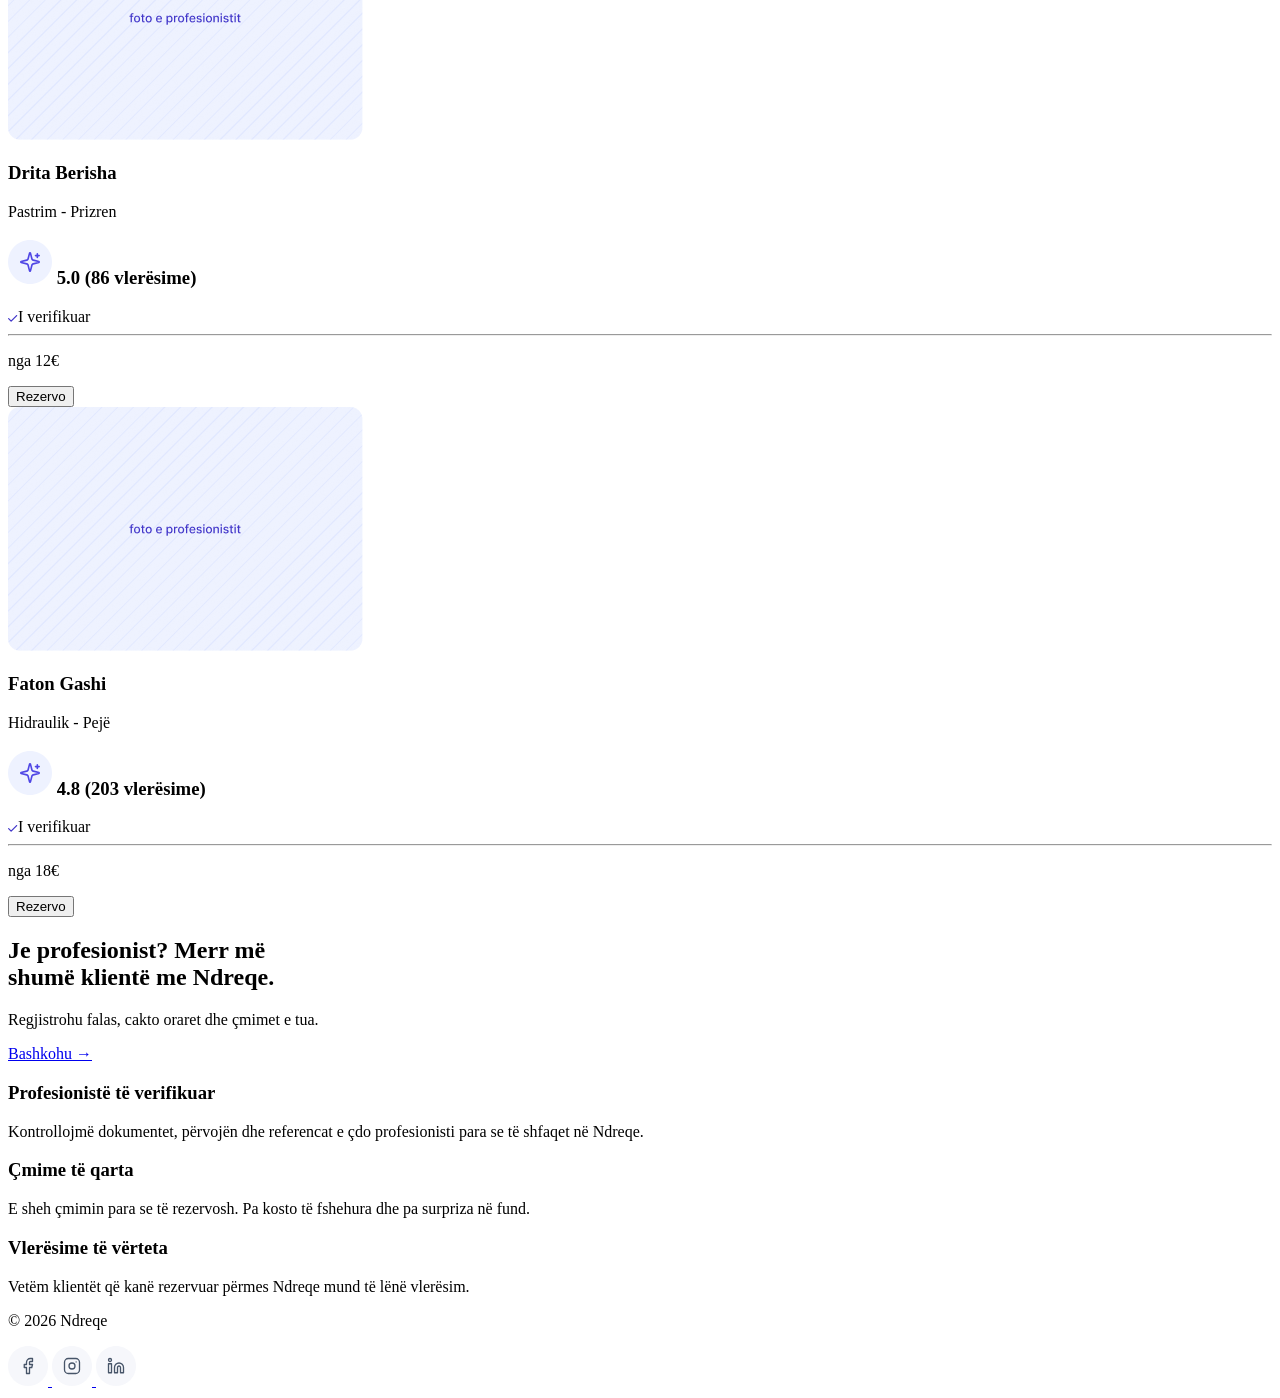
==== commit b5ff5066: "Deleted code that wasnt requested" ====
--- a/web/index.html
+++ b/web/index.html
@@ -203,73 +203,6 @@
         class="service-request-section"
         aria-labelledby="request-title"
       >
-        <header class="section-header">
-          <h2 id="request-title">Çfarë shërbimi të nevojitet?</h2>
-          <p>
-            Plotëso fushat më poshtë për të përshkruar kërkesën tënde.
-          </p>
-        </header>
-        <form
-          class="service-request-form"
-          action="#"
-          method="get"
-        >
-          <div class="form-group">
-            <label for="service-type">Lloji i shërbimit</label>
-            <select id="service-type" name="service-type" required>
-              <option value="">Zgjedh shërbimin</option>
-              <option value="elektricist">Elektricist</option>
-              <option value="hidraulik">Hidraulik</option>
-              <option value="pastrim">Pastrim</option>
-              <option value="riparime">Riparime shtëpiake</option>
-            </select>
-          </div>
-          <div class="form-group">
-            <label for="service-city">Qyteti</label>
-            <select id="service-city" name="service-city" required>
-              <option value="">Zgjedh qytetin</option>
-              <option value="prishtine">Prishtinë</option>
-              <option value="prizren">Prizren</option>
-              <option value="peje">Pejë</option>
-              <option value="gjakove">Gjakovë</option>
-              <option value="mitrovice">Mitrovicë</option>
-              <option value="gjilan">Gjilan</option>
-              <option value="ferizaj">Ferizaj</option>
-              <option value="viti">Viti</option>
-            </select>
-          </div>
-          <div class="form-group">
-            <label for="service-date">Data e preferuar</label>
-            <input
-              type="date"
-              id="service-date"
-              name="service-date"
-            />
-          </div>
-          <div class="form-group">
-            <label for="service-details">Përshkrimi i kërkesës</label>
-            <textarea
-              id="service-details"
-              name="service-details"
-              rows="4"
-              placeholder="Përshkruaj shkurt shërbimin që të nevojitet..."
-            ></textarea>
-          </div>
-          <button type="submit" class="btn-primary">
-            Dërgo kërkesën
-          </button>
-        </form>
-      </section>
-      <section class="how-it-works-cta">
-        <div class="cta-content">
-          <h2>Gati për të filluar?</h2>
-          <p>
-            Kthehu në ballinë dhe shiko profesionistët që mund të të ndihmojnë.
-          </p>
-          <a href="./index.html" class="btn-primary">
-            Kthehu në ballinë
-          </a>
-        </div>
       </section>
        <section class="top-rated-professionals-section">
         <header>
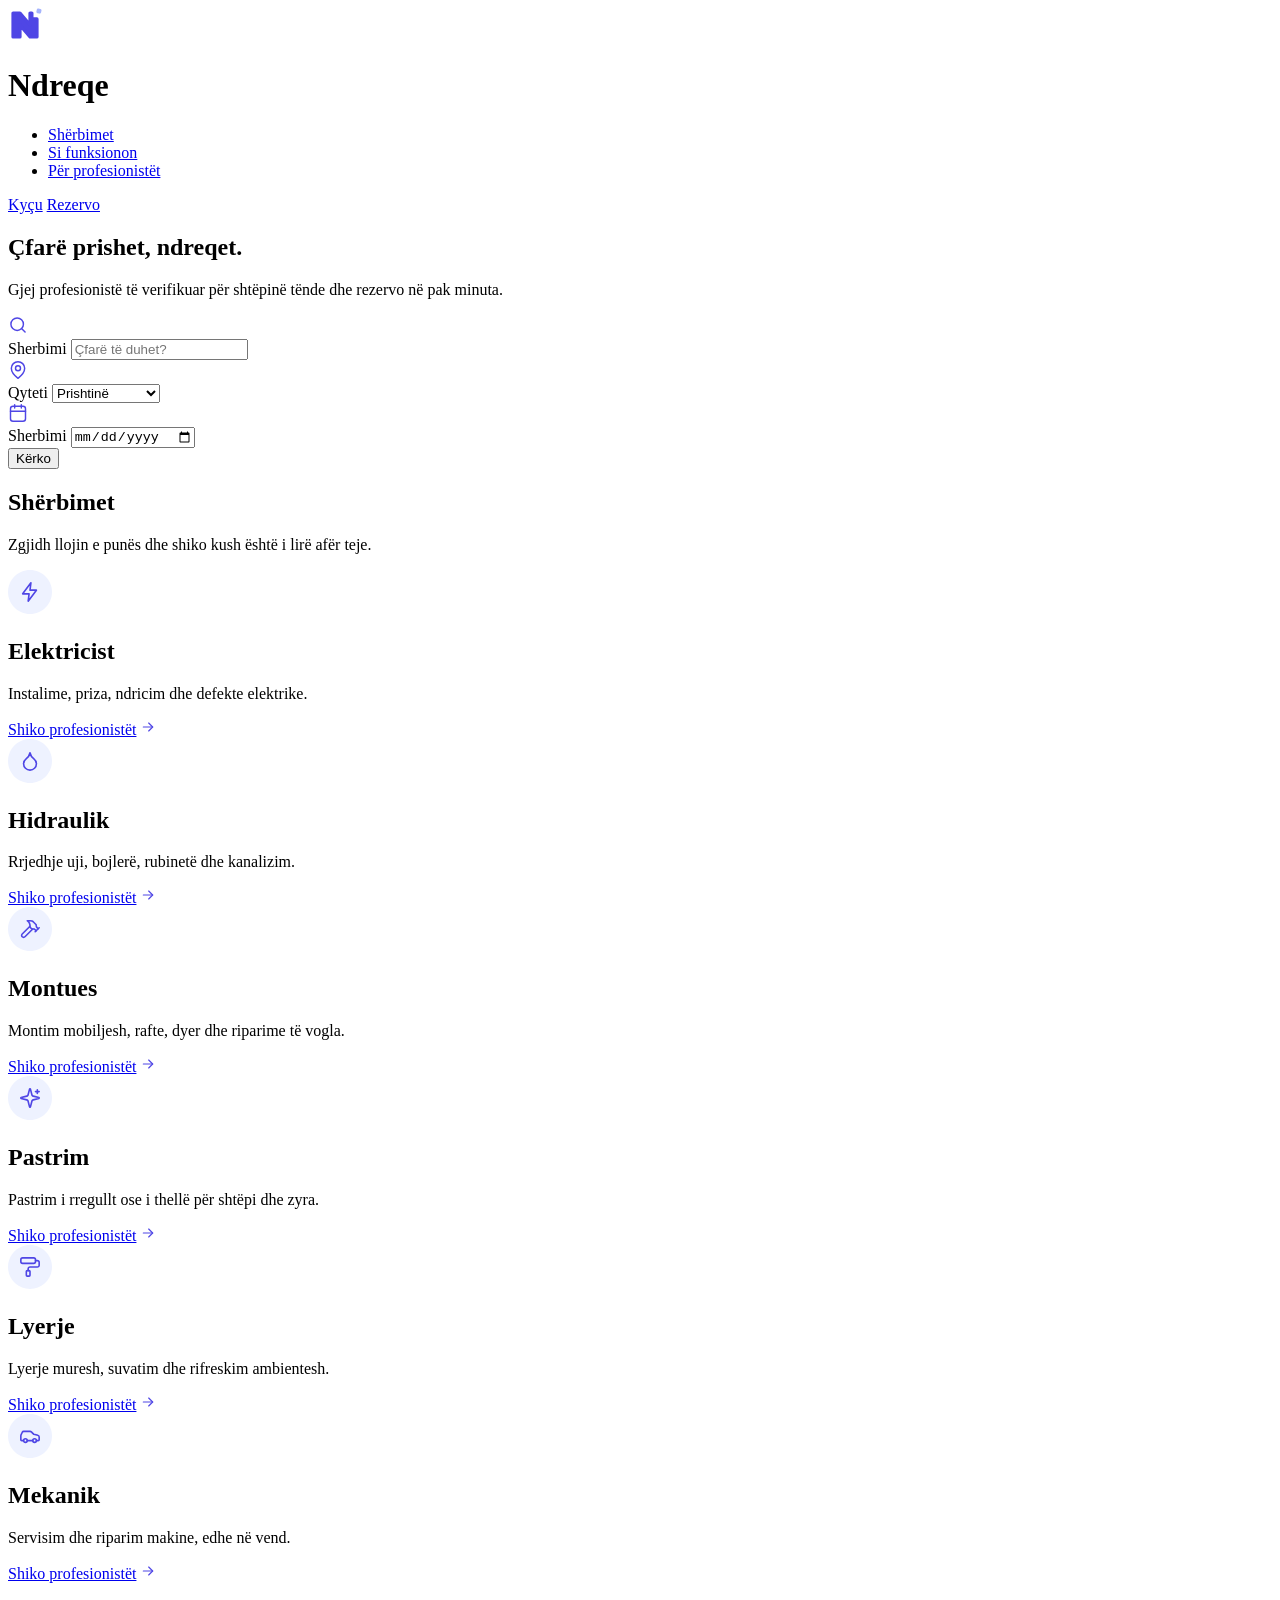
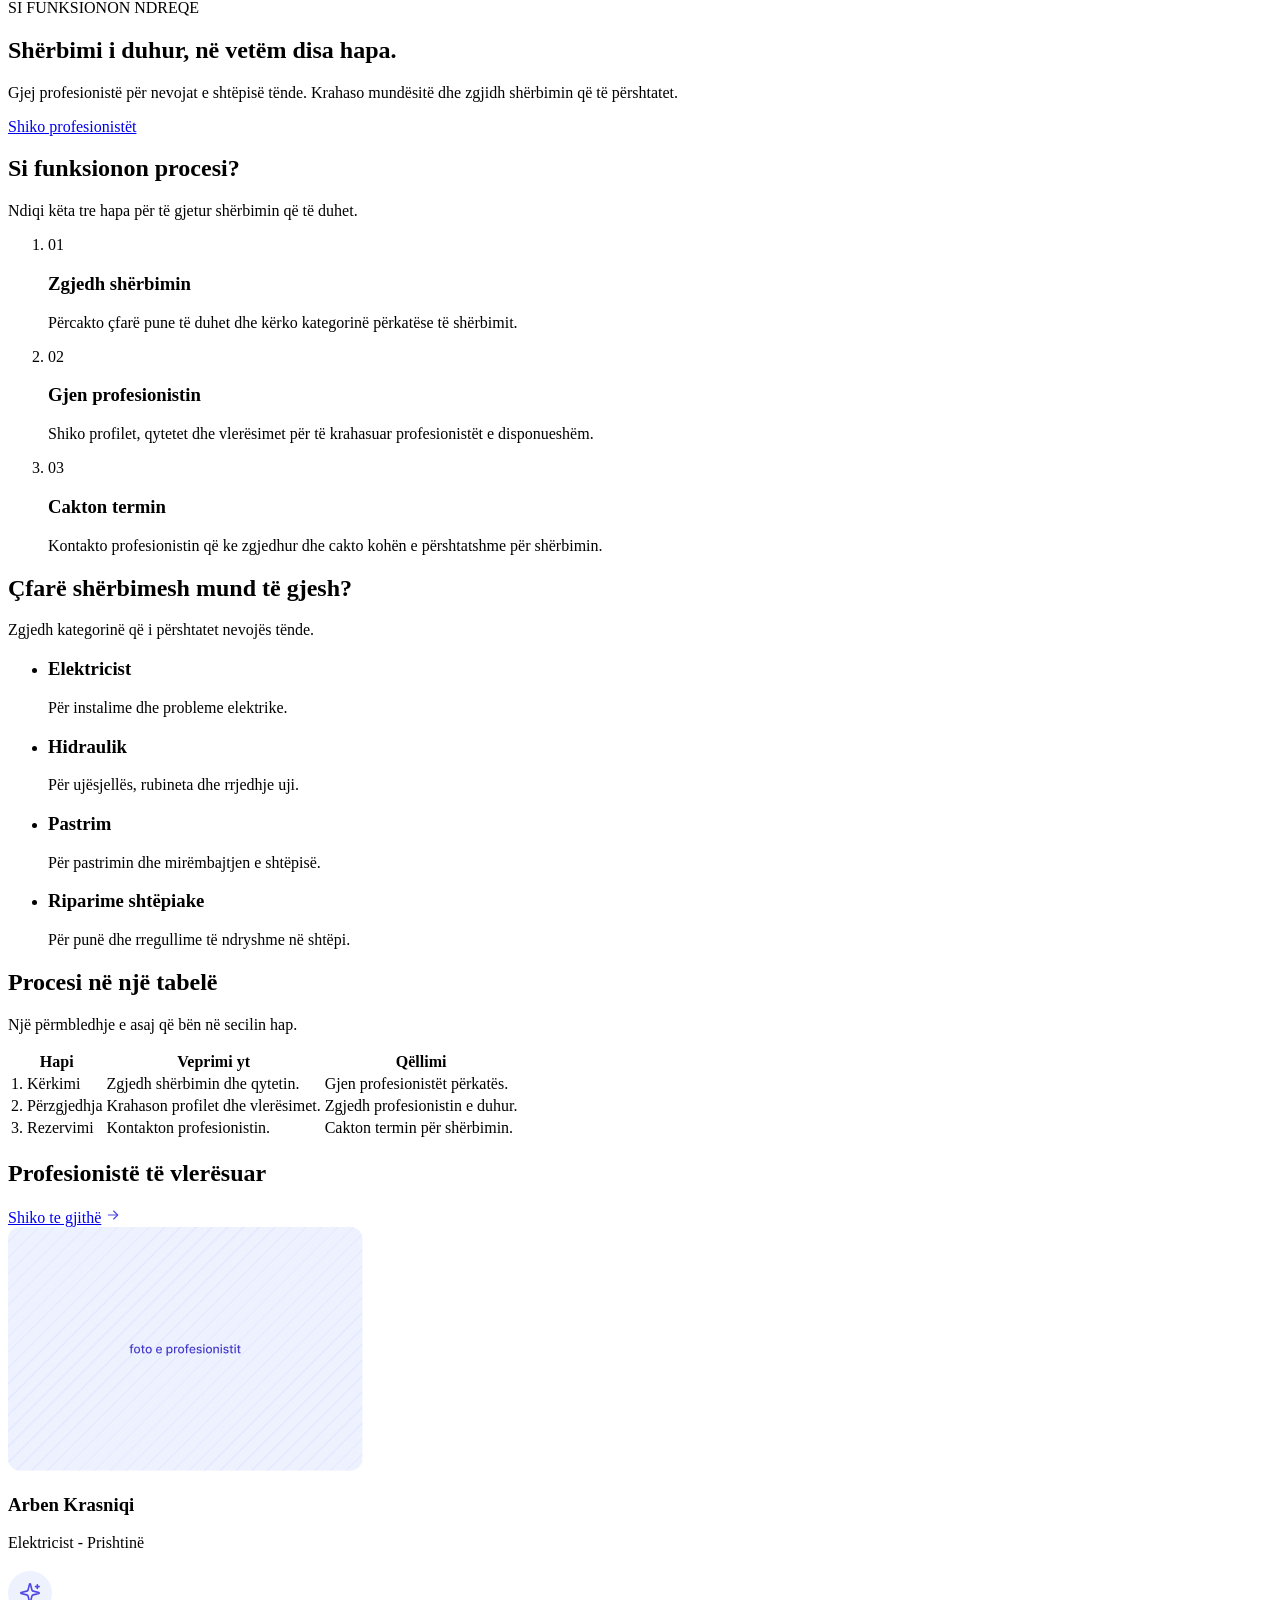
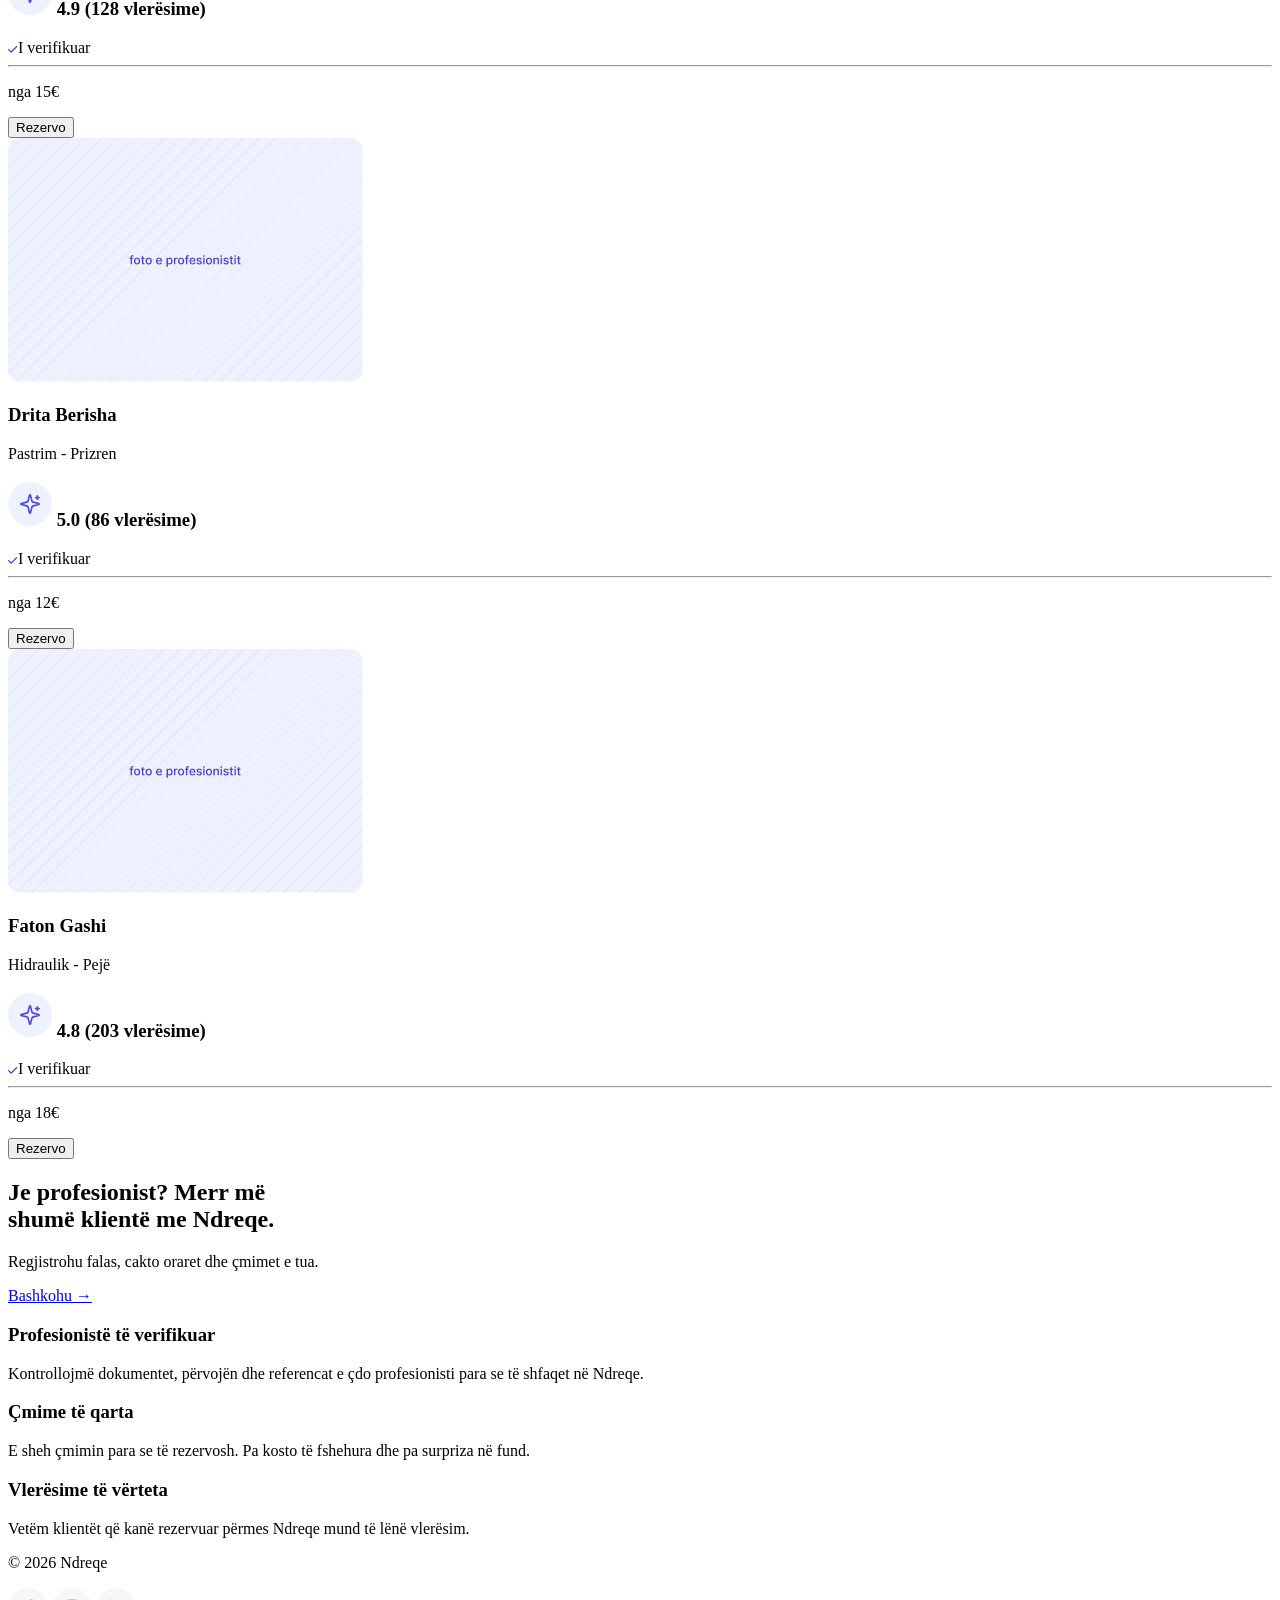
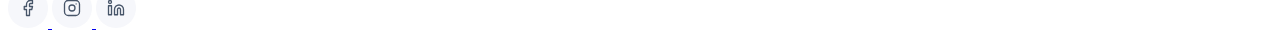
==== commit ba02ba8d: "merged hero" ====
--- a/web/index.html
+++ b/web/index.html
@@ -37,7 +37,74 @@
         </div>
       </div>
     </header>
-    <main class="services-container">
+    <main>
+     <section class="hero-section">
+        <div class="hero-content">
+          <h1>Çfarë prishet, ndreqet.</h1>
+          <p>
+            Gjej profesionistë të verifikuar për shtëpinë tënde dhe rezervo në
+            pak minuta.
+          </p>
+          <div class="hero-filters">
+            <div class="hero-filter">
+              <img src="./assets/icons/search.svg" alt="Search icon" />
+              <div class="filter-inputs">
+                <label for="sherbimi">Sherbimi</label>
+                <input
+                  type="text"
+                  name="sherbimi"
+                  id="sherbimi"
+                  placeholder="Çfarë të duhet?"
+                />
+              </div>
+            </div>
+            <div class="hero-filter">
+              <img src="./assets/icons/location.svg" alt="Location icon" />
+              <div class="filter-inputs">
+                <label for="qyteti">Qyteti</label>
+                <select name="qyteti" id="qyteti">
+                  <option value="Prishtinë">Prishtinë</option>
+                  <option value="Prizren">Prizren</option>
+                  <option value="Pejë">Pejë</option>
+                  <option value="Gjakovë">Gjakovë</option>
+                  <option value="Mitrovicë">Mitrovicë</option>
+                  <option value="Gjilan">Gjilan</option>
+                  <option value="Ferizaj">Ferizaj</option>
+                  <option value="Podujevë">Podujevë</option>
+                  <option value="Vushtrri">Vushtrri</option>
+                  <option value="Suharekë">Suharekë</option>
+                  <option value="Rahovec">Rahovec</option>
+                  <option value="Malishevë">Malishevë</option>
+                  <option value="Drenas">Drenas</option>
+                  <option value="Lipjan">Lipjan</option>
+                  <option value="Kamenicë">Kamenicë</option>
+                  <option value="Viti">Viti</option>
+                  <option value="Skenderaj">Skenderaj</option>
+                  <option value="Deçan">Deçan</option>
+                  <option value="Istog">Istog</option>
+                  <option value="Klinë">Klinë</option>
+                  <option value="Fushë Kosovë">Fushë Kosovë</option>
+                </select>
+              </div>
+            </div>
+            <div class="hero-filter">
+              <img src="./assets/icons/calendar.svg" alt="Calendar icon" />
+              <div class="filter-inputs">
+                <label for="sherbimi">Sherbimi</label>
+                <input
+                  type="date"
+                  name="sherbimi"
+                  id="sherbimi"
+                  placeholder="Zgjidh ditën"
+                />
+              </div>
+            </div>
+            <button>Kërko</button>
+          </div>
+        </div>
+        <div class="hero-image"></div>
+      </section>
+    <section class="services-container">
       <header>
         <h1>Shërbimet</h1>
         <p>Zgjidh llojin e punës dhe shiko kush është i lirë afër teje.</p>
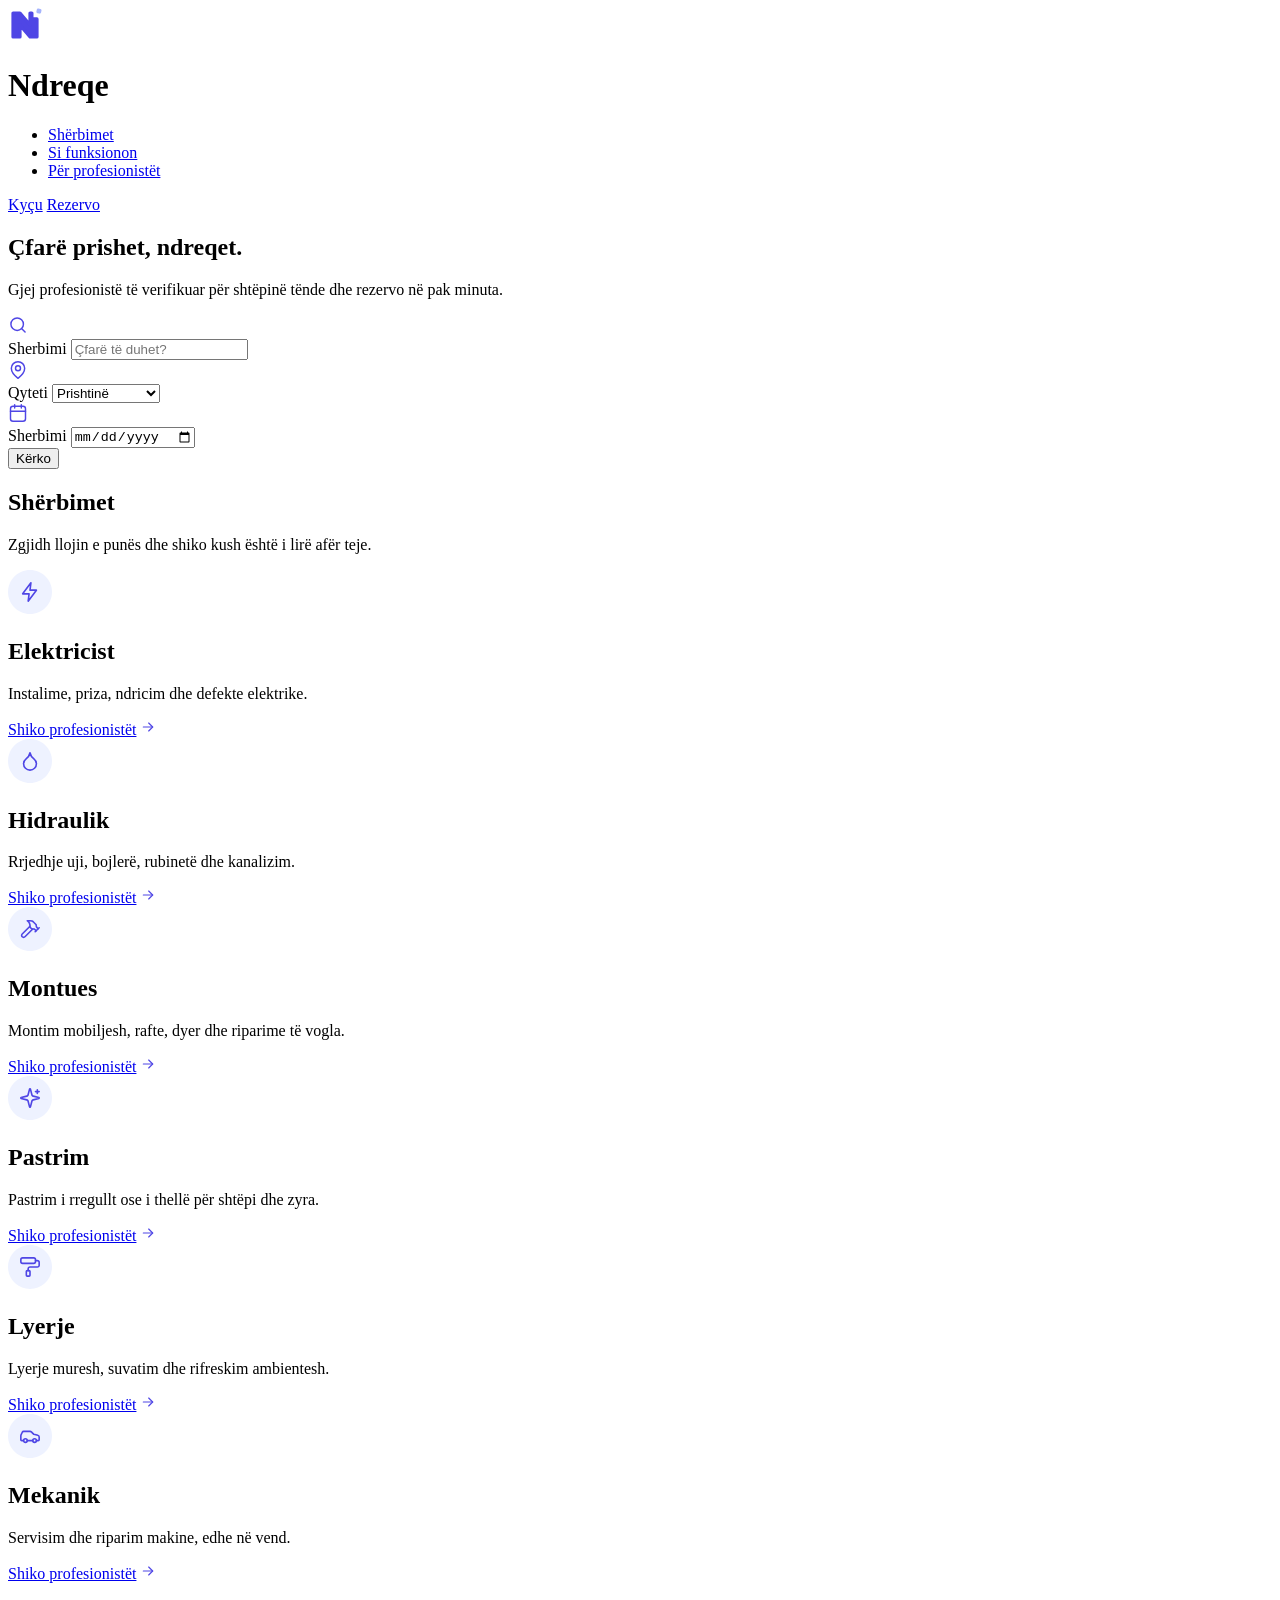
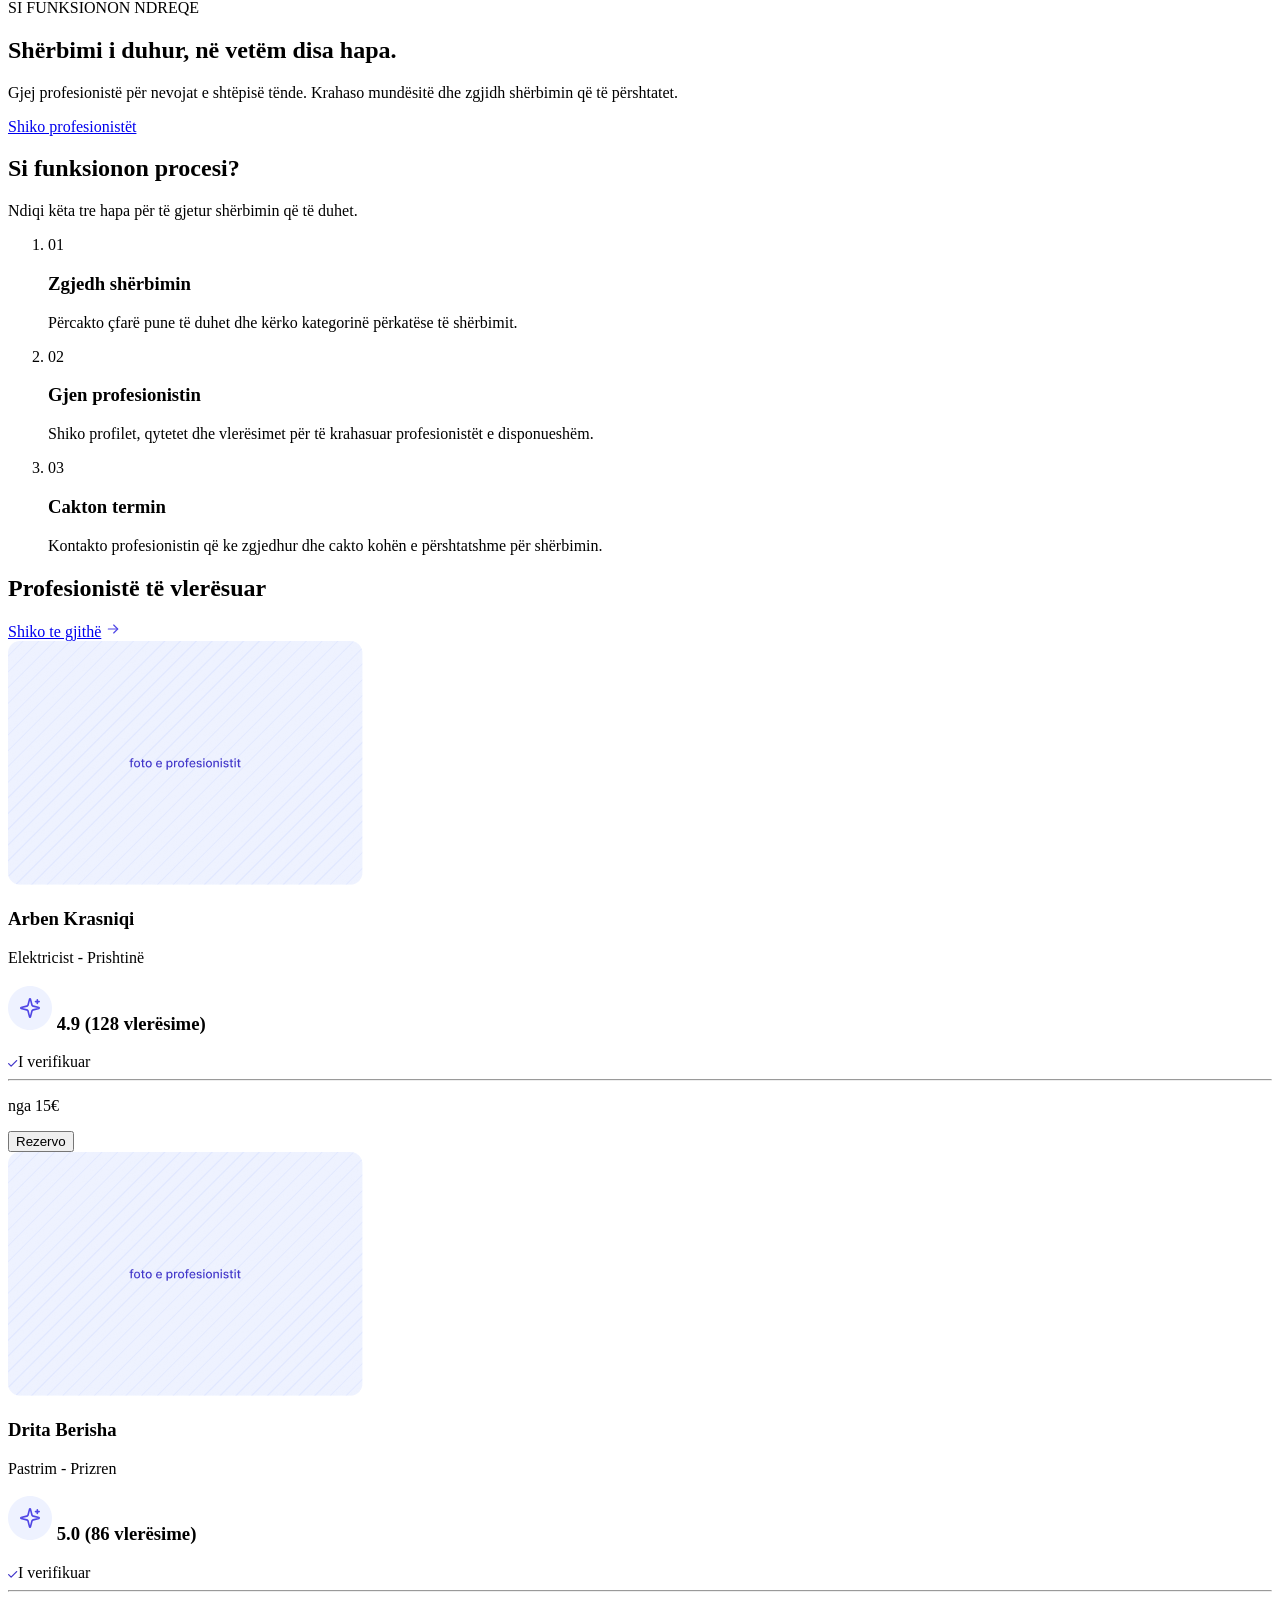
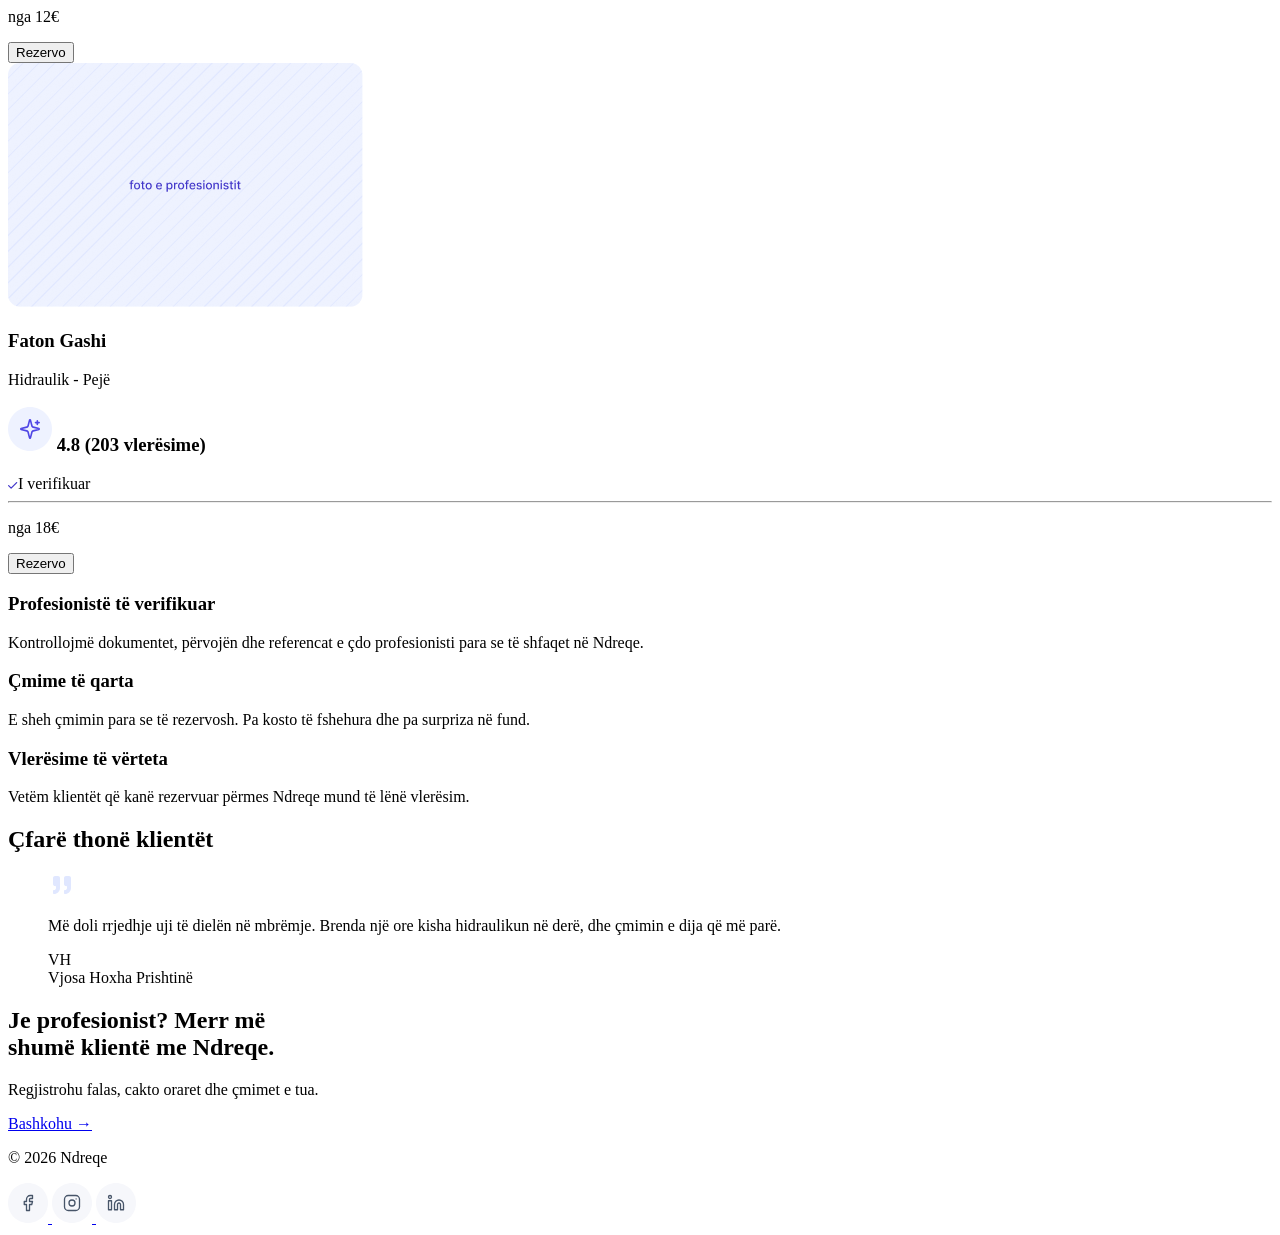
==== commit d38c777c: "Cleaned up the code and added testimonial section" ====
--- a/web/index.html
+++ b/web/index.html
@@ -208,69 +208,6 @@
         class="services-overview-section"
         aria-labelledby="services-title"
       >
-        <header class="section-header">
-          <h2 id="services-title">Çfarë shërbimesh mund të gjesh?</h2>
-          <p>Zgjedh kategorinë që i përshtatet nevojës tënde.</p>
-        </header>
-        <ul class="services-list">
-          <li class="service-item">
-            <h3>Elektricist</h3>
-            <p>Për instalime dhe probleme elektrike.</p>
-          </li>
-          <li class="service-item">
-            <h3>Hidraulik</h3>
-            <p>Për ujësjellës, rubineta dhe rrjedhje uji.</p>
-          </li>
-          <li class="service-item">
-            <h3>Pastrim</h3>
-            <p>Për pastrimin dhe mirëmbajtjen e shtëpisë.</p>
-          </li>
-          <li class="service-item">
-            <h3>Riparime shtëpiake</h3>
-            <p>Për punë dhe rregullime të ndryshme në shtëpi.</p>
-          </li>
-        </ul>
-      </section>
-      <section
-        class="process-details-section"
-        aria-labelledby="process-title"
-      >
-        <header class="section-header">
-          <h2 id="process-title">Procesi në një tabelë</h2>
-          <p>Një përmbledhje e asaj që bën në secilin hap.</p>
-        </header>
-        <table class="process-table">
-          <thead>
-            <tr>
-              <th scope="col">Hapi</th>
-              <th scope="col">Veprimi yt</th>
-              <th scope="col">Qëllimi</th>
-            </tr>
-          </thead>
-          <tbody>
-            <tr>
-              <td>1. Kërkimi</td>
-              <td>Zgjedh shërbimin dhe qytetin.</td>
-              <td>Gjen profesionistët përkatës.</td>
-            </tr>
-            <tr>
-              <td>2. Përzgjedhja</td>
-              <td>Krahason profilet dhe vlerësimet.</td>
-              <td>Zgjedh profesionistin e duhur.</td>
-            </tr>
-            <tr>
-              <td>3. Rezervimi</td>
-              <td>Kontakton profesionistin.</td>
-              <td>Cakton termin për shërbimin.</td>
-            </tr>
-          </tbody>
-        </table>
-      </section>
-      <section
-        class="service-request-section"
-        aria-labelledby="request-title"
-      >
-      </section>
        <section class="top-rated-professionals-section">
         <header>
           <h2>Profesionistë të vlerësuar</h2>
@@ -335,7 +272,66 @@
           </div>
         </div>
       </section>
-      <section class="professional-banner">
+      <section class="features">
+        <div class="features-container">
+          <div class="feature">
+            <div class="feature-icon">
+              <i class="icon-shield"></i>
+            </div>
+            <h3>Profesionistë të verifikuar</h3>
+            <p>
+              Kontrollojmë dokumentet, përvojën dhe referencat e çdo
+              profesionisti para se të shfaqet në Ndreqe.
+            </p>
+          </div>
+          <div class="feature">
+            <div class="feature-icon">
+              <i class="icon-tag"></i>
+            </div>
+            <h3>Çmime të qarta</h3>
+            <p>
+              E sheh çmimin para se të rezervosh. Pa kosto të fshehura dhe pa
+              surpriza në fund.
+            </p>
+          </div>
+          <div class="feature">
+            <div class="feature-icon">
+              <i class="icon-message-circle"></i>
+            </div>
+            <h3>Vlerësime të vërteta</h3>
+            <p>
+              Vetëm klientët që kanë rezervuar përmes Ndreqe mund të lënë
+              vlerësim.
+            </p>
+          </div>
+        </div>
+      </section>
+      <section class="testimonials" aria-labelledby="testimonials-title">
+        <div class="container testimonials-container">
+          <h2 id="testimonials-title" class="visually-hidden">Çfarë thonë klientët</h2>
+            <figure class="testimonial-card">
+              <img
+                class="testimonial-quote-icon"
+                src="./assets/icons/quote.svg"
+                alt="Testimonial Icon"
+                width="28"
+                height="24"
+              />
+              <p>
+                Më doli rrjedhje uji të dielën në mbrëmje. Brenda një ore kisha
+                hidraulikun në derë, dhe çmimin e dija që më parë.
+              </p>
+            <figcaption class="testimonial-author">
+              <span class="testimonial-avatar" aria-hidden="true">VH</span>
+              <div class="testimonial-author-info">
+                <span class="testimonial-author-name">Vjosa Hoxha</span>
+                <span class="testimonial-author-city">Prishtinë</span>
+              </div>
+            </figcaption>
+          </figure>
+        </div>
+      </section>
+            <section class="professional-banner">
         <div class="professional-banner-content">
           <div class="professional-banner-text">
             <h2>
@@ -349,41 +345,6 @@
           <a href="#" class="professional-banner-button">
             Bashkohu <span>→</span>
           </a>
-        </div>
-      </section>
-
-      <section class="features">
-        <div class="features-container">
-          <div class="feature">
-            <div class="feature-icon">
-              <i class="icon-shield"></i>
-            </div>
-            <h3>Profesionistë të verifikuar</h3>
-            <p>
-              Kontrollojmë dokumentet, përvojën dhe referencat e çdo
-              profesionisti para se të shfaqet në Ndreqe.
-            </p>
-          </div>
-          <div class="feature">
-            <div class="feature-icon">
-              <i class="icon-tag"></i>
-            </div>
-            <h3>Çmime të qarta</h3>
-            <p>
-              E sheh çmimin para se të rezervosh. Pa kosto të fshehura dhe pa
-              surpriza në fund.
-            </p>
-          </div>
-          <div class="feature">
-            <div class="feature-icon">
-              <i class="icon-message-circle"></i>
-            </div>
-            <h3>Vlerësime të vërteta</h3>
-            <p>
-              Vetëm klientët që kanë rezervuar përmes Ndreqe mund të lënë
-              vlerësim.
-            </p>
-          </div>
         </div>
       </section>
     </main>
@@ -395,11 +356,9 @@
             <a href="#" aria-label="Facebook">
               <img src="./assets/icons/Facebook.svg" alt="Facebook" />
             </a>
-
             <a href="#" aria-label="Instagram">
               <img src="./assets/icons/Instagram.svg" alt="Instagram" />
             </a>
-
             <a href="#" aria-label="LinkedIn">
               <img src="./assets/icons/LinkedIn.svg" alt="LinkedIn" />
             </a>
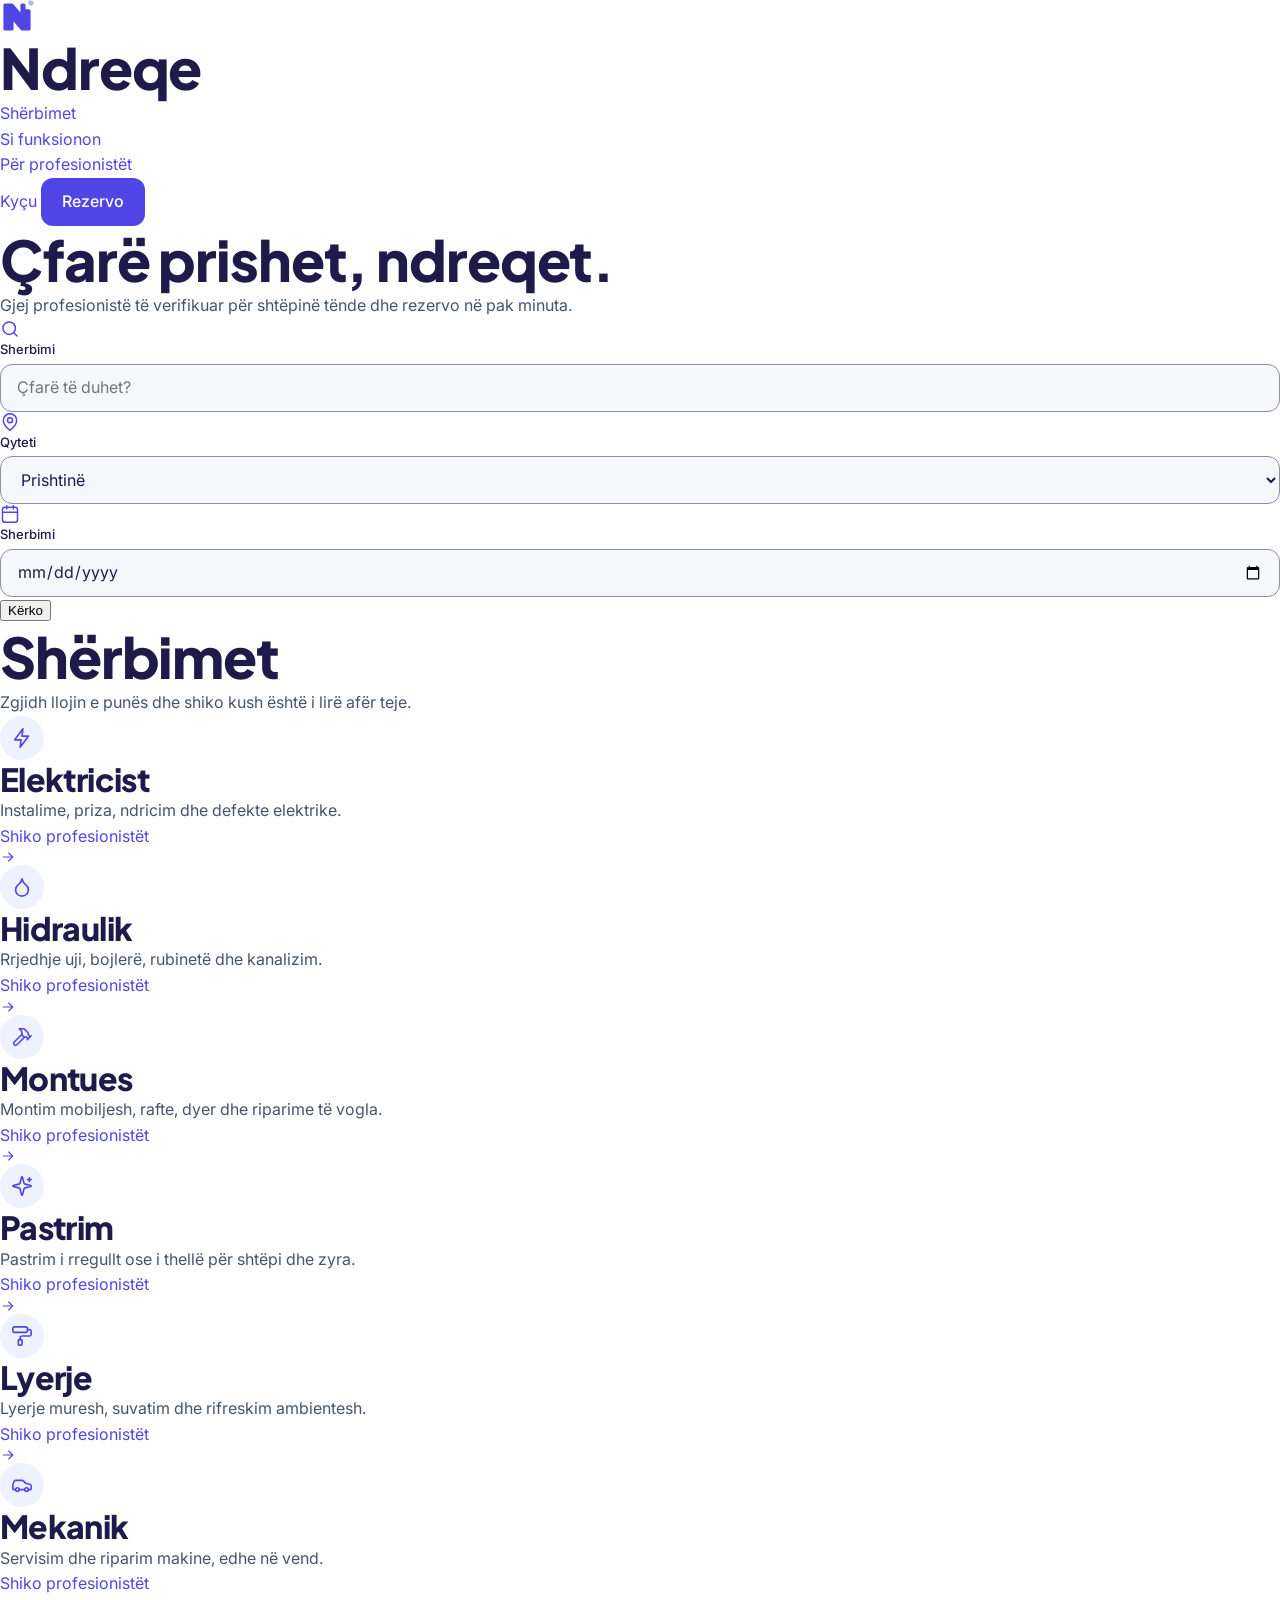
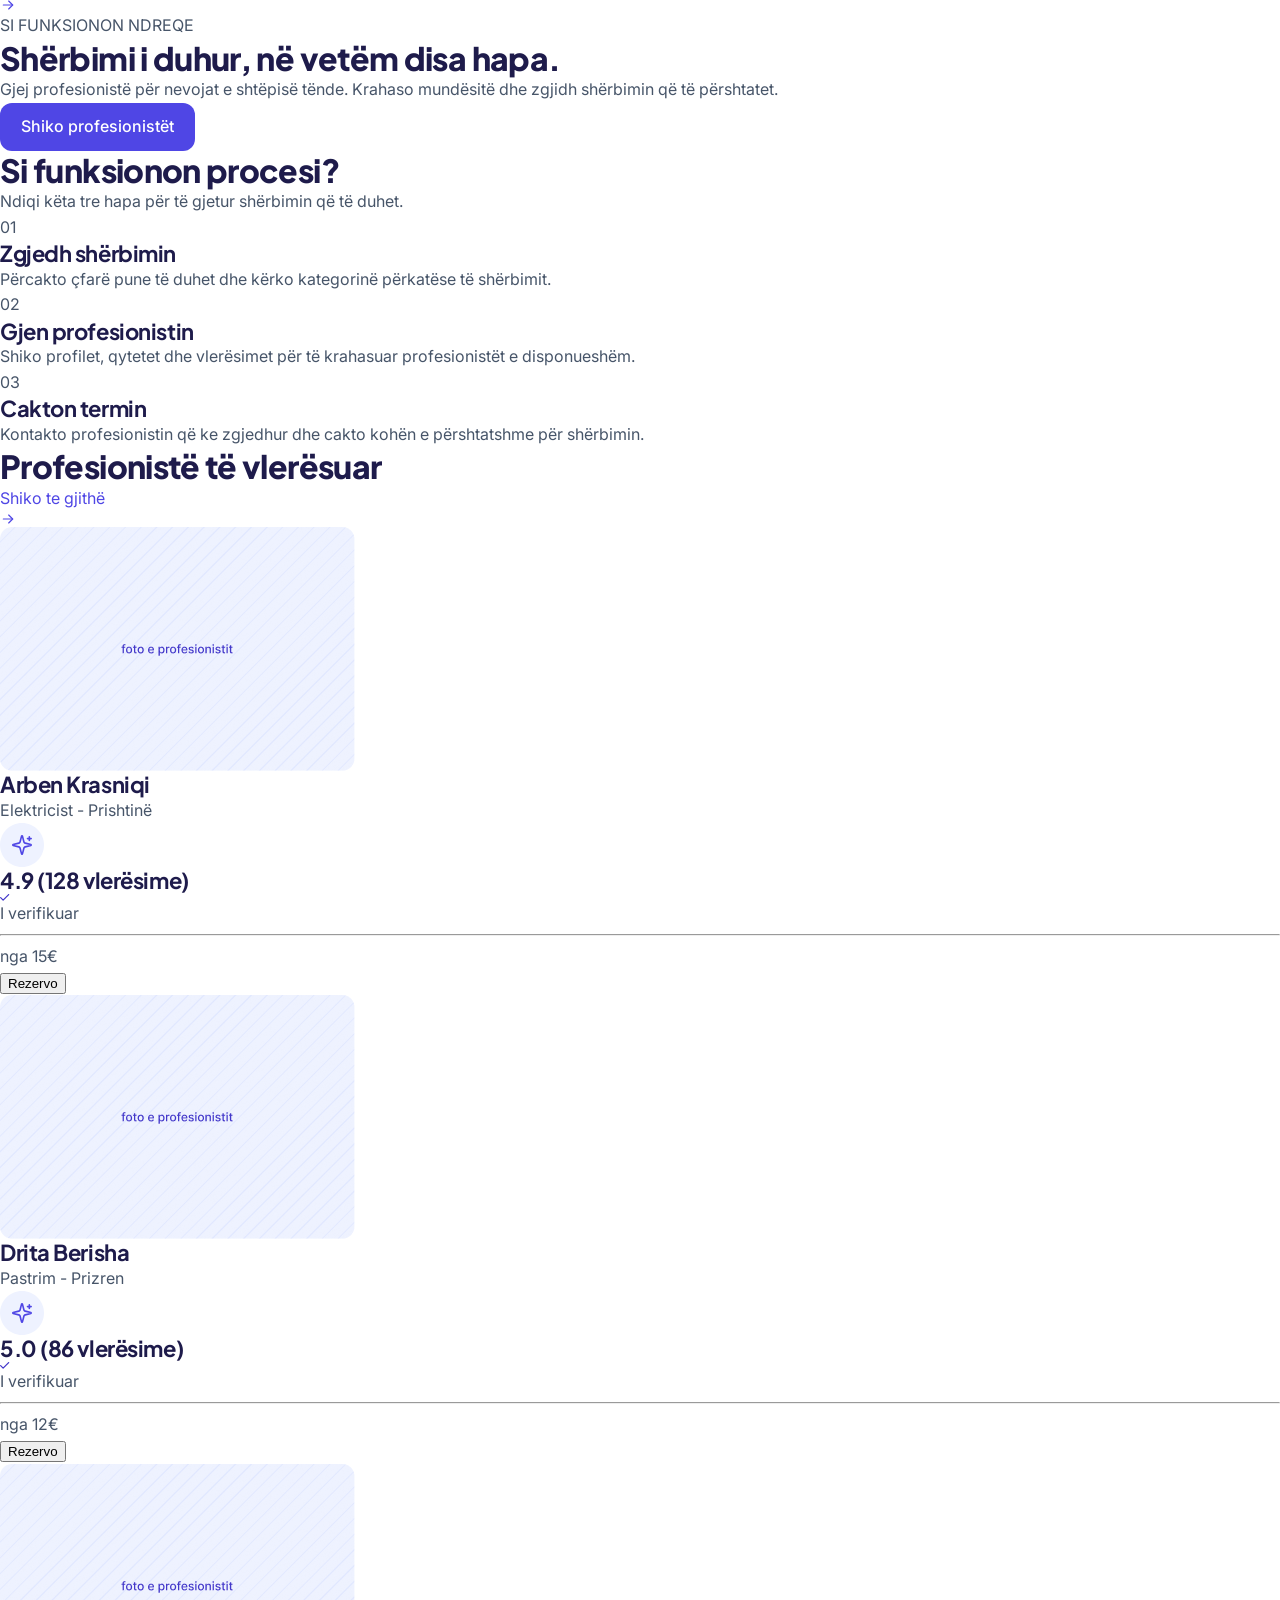
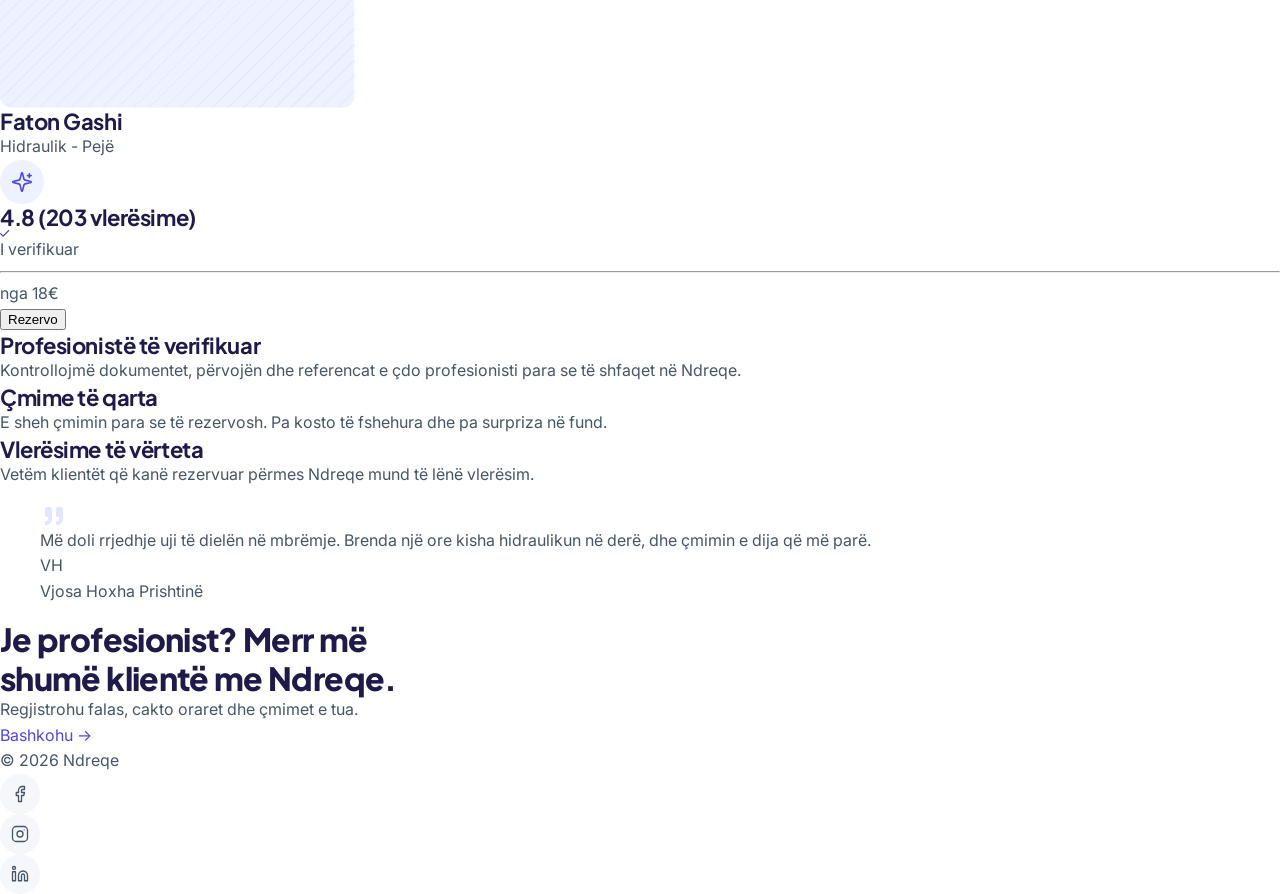
==== commit ca5f2261: "Imported fonts and fixed html error in index.html" ====
--- a/web/index.html
+++ b/web/index.html
@@ -1,10 +1,14 @@
-
 <!doctype html>
 <html lang="sq">
   <head>
     <meta charset="UTF-8" />
     <meta name="viewport" content="width=device-width, initial-scale=1.0" />
-
+    <link rel="preconnect" href="https://fonts.googleapis.com" />
+    <link rel="preconnect" href="https://fonts.gstatic.com" crossorigin />
+    <link
+      href="https://fonts.googleapis.com/css2?family=Inter:wght@400;500;600&family=Plus+Jakarta+Sans:wght@500;700;800&display=swap"
+      rel="stylesheet"
+    />
     <link rel="stylesheet" href="./css/base.css" />
     <link rel="stylesheet" href="./css/layout.css" />
     <link rel="stylesheet" href="./css/variables.css" />
@@ -38,7 +42,7 @@
       </div>
     </header>
     <main>
-     <section class="hero-section">
+      <section class="hero-section">
         <div class="hero-content">
           <h1>Çfarë prishet, ndreqet.</h1>
           <p>
@@ -104,211 +108,214 @@
         </div>
         <div class="hero-image"></div>
       </section>
-    <section class="services-container">
-      <header>
-        <h1>Shërbimet</h1>
-        <p>Zgjidh llojin e punës dhe shiko kush është i lirë afër teje.</p>
-      </header>
-      <div class="services-grid">
-        <article>
-          <img src="./assets/icons/div.svg" alt="Foto e logos" />
-          <h2>Elektricist</h2>
-          <p>Instalime, priza, ndricim dhe defekte elektrike.</p>
-          <a href="#">Shiko profesionistët</a>
-          <img src="./assets/icons/Frame.svg" alt="Shigjeta" />
+      <section class="services-container">
+        <header>
+          <h1>Shërbimet</h1>
+          <p>Zgjidh llojin e punës dhe shiko kush është i lirë afër teje.</p>
+        </header>
+        <div class="services-grid">
+          <article>
+            <img src="./assets/icons/div.svg" alt="Foto e logos" />
+            <h2>Elektricist</h2>
+            <p>Instalime, priza, ndricim dhe defekte elektrike.</p>
+            <a href="#">Shiko profesionistët</a>
+            <img src="./assets/icons/Frame.svg" alt="Shigjeta" />
+          </article>
+          <article>
+            <img src="./assets/icons/div (1).svg" alt="Foto e logos" />
+            <h2>Hidraulik</h2>
+            <p>Rrjedhje uji, bojlerë, rubinetë dhe kanalizim.</p>
+            <a href="#">Shiko profesionistët</a>
+            <img src="./assets/icons/Frame.svg" alt="Shigjeta" />
+          </article>
+          <article>
+            <img src="./assets/icons/div (2).svg" alt="Foto e logos" />
+            <h2>Montues</h2>
+            <p>Montim mobiljesh, rafte, dyer dhe riparime të vogla.</p>
+            <a href="#">Shiko profesionistët</a>
+            <img src="./assets/icons/Frame.svg" alt="Shigjeta" />
+          </article>
+          <article>
+            <img src="./assets/icons/div (3).svg" alt="Foto e logos" />
+            <h2>Pastrim</h2>
+            <p>Pastrim i rregullt ose i thellë për shtëpi dhe zyra.</p>
+            <a href="#">Shiko profesionistët</a>
+            <img src="./assets/icons/Frame.svg" alt="Shigjeta" />
+          </article>
+          <article>
+            <img src="./assets/icons/div (4).svg" alt="Foto e logos" />
+            <h2>Lyerje</h2>
+            <p>Lyerje muresh, suvatim dhe rifreskim ambientesh.</p>
+            <a href="#">Shiko profesionistët</a>
+            <img src="./assets/icons/Frame.svg" alt="Shigjeta" />
+          </article>
+          <article>
+            <img src="./assets/icons/div (5).svg" alt="Foto e logos" />
+            <h2>Mekanik</h2>
+            <p>Servisim dhe riparim makine, edhe në vend.</p>
+            <a href="#">Shiko profesionistët</a>
+            <img src="./assets/icons/Frame.svg" alt="Shigjeta" />
+          </article>
+        </div>
+      </section>
+      <section class="how-it-works-page">
+        <article class="how-it-works-hero">
+          <div class="how-it-works-hero-content">
+            <p class="section-label">SI FUNKSIONON NDREQE</p>
+            <h2 class="how-it-works-title">
+              Shërbimi i duhur, në vetëm disa hapa.
+            </h2>
+            <p class="how-it-works-description">
+              Gjej profesionistë për nevojat e shtëpisë tënde. Krahaso mundësitë
+              dhe zgjidh shërbimin që të përshtatet.
+            </p>
+            <a href="./index.html" class="btn-primary">
+              Shiko profesionistët
+            </a>
+          </div>
         </article>
-        <article>
-          <img src="./assets/icons/div (1).svg" alt="Foto e logos" />
-          <h2>Hidraulik</h2>
-          <p>Rrjedhje uji, bojlerë, rubinetë dhe kanalizim.</p>
-          <a href="#">Shiko profesionistët</a>
-          <img src="./assets/icons/Frame.svg" alt="Shigjeta" />
+        <article class="how-it-works-section" aria-labelledby="steps-title">
+          <header class="section-header">
+            <h2 id="steps-title">Si funksionon procesi?</h2>
+            <p>Ndiqi këta tre hapa për të gjetur shërbimin që të duhet.</p>
+          </header>
+          <ol class="steps-list">
+            <li class="step-card">
+              <span class="step-number">01</span>
+              <h3 class="step-title">Zgjedh shërbimin</h3>
+              <p class="step-description">
+                Përcakto çfarë pune të duhet dhe kërko kategorinë përkatëse të
+                shërbimit.
+              </p>
+            </li>
+            <li class="step-card">
+              <span class="step-number">02</span>
+              <h3 class="step-title">Gjen profesionistin</h3>
+              <p class="step-description">
+                Shiko profilet, qytetet dhe vlerësimet për të krahasuar
+                profesionistët e disponueshëm.
+              </p>
+            </li>
+            <li class="step-card">
+              <span class="step-number">03</span>
+              <h3 class="step-title">Cakton termin</h3>
+              <p class="step-description">
+                Kontakto profesionistin që ke zgjedhur dhe cakto kohën e
+                përshtatshme për shërbimin.
+              </p>
+            </li>
+          </ol>
         </article>
-        <article>
-          <img src="./assets/icons/div (2).svg" alt="Foto e logos" />
-          <h2>Montues</h2>
-          <p>Montim mobiljesh, rafte, dyer dhe riparime të vogla.</p>
-          <a href="#">Shiko profesionistët</a>
-          <img src="./assets/icons/Frame.svg" alt="Shigjeta" />
-        </article>
-        <article>
-          <img src="./assets/icons/div (3).svg" alt="Foto e logos" />
-          <h2>Pastrim</h2>
-          <p>Pastrim i rregullt ose i thellë për shtëpi dhe zyra.</p>
-          <a href="#">Shiko profesionistët</a>
-          <img src="./assets/icons/Frame.svg" alt="Shigjeta" />
-        </article>
-        <article>
-          <img src="./assets/icons/div (4).svg" alt="Foto e logos" />
-          <h2>Lyerje</h2>
-          <p>Lyerje muresh, suvatim dhe rifreskim ambientesh.</p>
-          <a href="#">Shiko profesionistët</a>
-          <img src="./assets/icons/Frame.svg" alt="Shigjeta" />
-        </article>
-        <article>
-          <img src="./assets/icons/div (5).svg" alt="Foto e logos" />
-          <h2>Mekanik</h2>
-          <p>Servisim dhe riparim makine, edhe në vend.</p>
-          <a href="#">Shiko profesionistët</a>
-          <img src="./assets/icons/Frame.svg" alt="Shigjeta" />
-        </article>
-      </div>
-    <main class="how-it-works-page">
-      <section class="how-it-works-hero">
-        <div class="how-it-works-hero-content">
-          <p class="section-label">SI FUNKSIONON NDREQE</p>
-          <h2 class="how-it-works-title">
-            Shërbimi i duhur, në vetëm disa hapa.
-          </h2>
-          <p class="how-it-works-description">
-            Gjej profesionistë për nevojat e shtëpisë tënde.
-            Krahaso mundësitë dhe zgjidh shërbimin që të përshtatet.
-          </p>
-          <a href="./index.html" class="btn-primary">
-            Shiko profesionistët
-          </a>
-        </div>
-      </section>
-      <section
-        class="how-it-works-section"
-        aria-labelledby="steps-title"
-      >
-        <header class="section-header">
-          <h2 id="steps-title">Si funksionon procesi?</h2>
-          <p>Ndiqi këta tre hapa për të gjetur shërbimin që të duhet.</p>
-        </header>
-        <ol class="steps-list">
-          <li class="step-card">
-            <span class="step-number">01</span>
-            <h3 class="step-title">Zgjedh shërbimin</h3>
-            <p class="step-description">
-              Përcakto çfarë pune të duhet dhe kërko kategorinë
-              përkatëse të shërbimit.
-            </p>
-          </li>
-          <li class="step-card">
-            <span class="step-number">02</span>
-            <h3 class="step-title">Gjen profesionistin</h3>
-            <p class="step-description">
-              Shiko profilet, qytetet dhe vlerësimet për të krahasuar
-              profesionistët e disponueshëm.
-            </p>
-          </li>
-          <li class="step-card">
-            <span class="step-number">03</span>
-            <h3 class="step-title">Cakton termin</h3>
-            <p class="step-description">
-              Kontakto profesionistin që ke zgjedhur dhe cakto
-              kohën e përshtatshme për shërbimin.
-            </p>
-          </li>
-        </ol>
-      </section>
-      <section
+        <!-- <section
         class="services-overview-section"
         aria-labelledby="services-title"
-      >
-       <section class="top-rated-professionals-section">
-        <header>
-          <h2>Profesionistë të vlerësuar</h2>
-          <a href="#">Shiko te gjithë</a>
-          <img src="./assets/icons/arrow.svg" alt="Arrow Icon" />
-        </header>
-        <div class="professional-card">
-          <img src="./assets/profesionisti.png" alt="Profesionisti Image" />
-          <div class="professional-information">
-            <h3>Arben Krasniqi</h3>
-            <p>Elektricist - Prishtinë</p>
-            <h3>
-              <img src="./assets/icons/star.svg" alt="Star Icon" /> 4.9 (128
-              vlerësime)
-            </h3>
-            <span>
-              <img src="./assets/icons/tick.svg" alt="Tick Icon" />I verifikuar
-            </span>
-          </div>
-          <hr />
-          <div class="professional-booking-information">
-            <p>nga <span>15€</span></p>
-            <button>Rezervo</button>
-          </div>
-        </div>
-        <div class="professional-card">
-          <img src="./assets/profesionisti.png" alt="Profesionisti Image" />
-          <div class="professional-information">
-            <h3>Drita Berisha</h3>
-            <p>Pastrim - Prizren</p>
-            <h3>
-              <img src="./assets/icons/star.svg" alt="Star Icon" /> 5.0 (86
-              vlerësime)
-            </h3>
-            <span>
-              <img src="./assets/icons/tick.svg" alt="Tick Icon" />I verifikuar
-            </span>
-          </div>
-          <hr />
-          <div class="professional-booking-information">
-            <p>nga <span>12€</span></p>
-            <button>Rezervo</button>
-          </div>
-        </div>
-        <div class="professional-card">
-          <img src="./assets/profesionisti.png" alt="Profesionisti Image" />
-          <div class="professional-information">
-            <h3>Faton Gashi</h3>
-            <p>Hidraulik - Pejë</p>
-            <h3>
-              <img src="./assets/icons/star.svg" alt="Star Icon" /> 4.8 (203
-              vlerësime)
-            </h3>
-            <span>
-              <img src="./assets/icons/tick.svg" alt="Tick Icon" />I verifikuar
-            </span>
-          </div>
-          <hr />
-          <div class="professional-booking-information">
-            <p>nga <span>18€</span></p>
-            <button>Rezervo</button>
-          </div>
-        </div>
-      </section>
-      <section class="features">
-        <div class="features-container">
-          <div class="feature">
-            <div class="feature-icon">
-              <i class="icon-shield"></i>
-            </div>
-            <h3>Profesionistë të verifikuar</h3>
-            <p>
-              Kontrollojmë dokumentet, përvojën dhe referencat e çdo
-              profesionisti para se të shfaqet në Ndreqe.
-            </p>
-          </div>
-          <div class="feature">
-            <div class="feature-icon">
-              <i class="icon-tag"></i>
-            </div>
-            <h3>Çmime të qarta</h3>
-            <p>
-              E sheh çmimin para se të rezervosh. Pa kosto të fshehura dhe pa
-              surpriza në fund.
-            </p>
-          </div>
-          <div class="feature">
-            <div class="feature-icon">
-              <i class="icon-message-circle"></i>
-            </div>
-            <h3>Vlerësime të vërteta</h3>
-            <p>
-              Vetëm klientët që kanë rezervuar përmes Ndreqe mund të lënë
-              vlerësim.
-            </p>
-          </div>
-        </div>
-      </section>
-      <section class="testimonials" aria-labelledby="testimonials-title">
-        <div class="container testimonials-container">
-          <h2 id="testimonials-title" class="visually-hidden">Çfarë thonë klientët</h2>
+      > -->
+        <section class="top-rated-professionals-section">
+          <header>
+            <h2>Profesionistë të vlerësuar</h2>
+            <a href="#">Shiko te gjithë</a>
+            <img src="./assets/icons/arrow.svg" alt="Arrow Icon" />
+          </header>
+          <div class="professional-card">
+            <img src="./assets/profesionisti.png" alt="Profesionisti Image" />
+            <div class="professional-information">
+              <h3>Arben Krasniqi</h3>
+              <p>Elektricist - Prishtinë</p>
+              <h3>
+                <img src="./assets/icons/star.svg" alt="Star Icon" /> 4.9 (128
+                vlerësime)
+              </h3>
+              <span>
+                <img src="./assets/icons/tick.svg" alt="Tick Icon" />I
+                verifikuar
+              </span>
+            </div>
+            <hr />
+            <div class="professional-booking-information">
+              <p>nga <span>15€</span></p>
+              <button>Rezervo</button>
+            </div>
+          </div>
+          <div class="professional-card">
+            <img src="./assets/profesionisti.png" alt="Profesionisti Image" />
+            <div class="professional-information">
+              <h3>Drita Berisha</h3>
+              <p>Pastrim - Prizren</p>
+              <h3>
+                <img src="./assets/icons/star.svg" alt="Star Icon" /> 5.0 (86
+                vlerësime)
+              </h3>
+              <span>
+                <img src="./assets/icons/tick.svg" alt="Tick Icon" />I
+                verifikuar
+              </span>
+            </div>
+            <hr />
+            <div class="professional-booking-information">
+              <p>nga <span>12€</span></p>
+              <button>Rezervo</button>
+            </div>
+          </div>
+          <div class="professional-card">
+            <img src="./assets/profesionisti.png" alt="Profesionisti Image" />
+            <div class="professional-information">
+              <h3>Faton Gashi</h3>
+              <p>Hidraulik - Pejë</p>
+              <h3>
+                <img src="./assets/icons/star.svg" alt="Star Icon" /> 4.8 (203
+                vlerësime)
+              </h3>
+              <span>
+                <img src="./assets/icons/tick.svg" alt="Tick Icon" />I
+                verifikuar
+              </span>
+            </div>
+            <hr />
+            <div class="professional-booking-information">
+              <p>nga <span>18€</span></p>
+              <button>Rezervo</button>
+            </div>
+          </div>
+        </section>
+        <section class="features">
+          <div class="features-container">
+            <div class="feature">
+              <div class="feature-icon">
+                <i class="icon-shield"></i>
+              </div>
+              <h3>Profesionistë të verifikuar</h3>
+              <p>
+                Kontrollojmë dokumentet, përvojën dhe referencat e çdo
+                profesionisti para se të shfaqet në Ndreqe.
+              </p>
+            </div>
+            <div class="feature">
+              <div class="feature-icon">
+                <i class="icon-tag"></i>
+              </div>
+              <h3>Çmime të qarta</h3>
+              <p>
+                E sheh çmimin para se të rezervosh. Pa kosto të fshehura dhe pa
+                surpriza në fund.
+              </p>
+            </div>
+            <div class="feature">
+              <div class="feature-icon">
+                <i class="icon-message-circle"></i>
+              </div>
+              <h3>Vlerësime të vërteta</h3>
+              <p>
+                Vetëm klientët që kanë rezervuar përmes Ndreqe mund të lënë
+                vlerësim.
+              </p>
+            </div>
+          </div>
+        </section>
+        <section class="testimonials" aria-labelledby="testimonials-title">
+          <div class="container testimonials-container">
+            <h2 id="testimonials-title" class="visually-hidden">
+              Çfarë thonë klientët
+            </h2>
             <figure class="testimonial-card">
               <img
                 class="testimonial-quote-icon"
@@ -321,31 +328,32 @@
                 Më doli rrjedhje uji të dielën në mbrëmje. Brenda një ore kisha
                 hidraulikun në derë, dhe çmimin e dija që më parë.
               </p>
-            <figcaption class="testimonial-author">
-              <span class="testimonial-avatar" aria-hidden="true">VH</span>
-              <div class="testimonial-author-info">
-                <span class="testimonial-author-name">Vjosa Hoxha</span>
-                <span class="testimonial-author-city">Prishtinë</span>
-              </div>
-            </figcaption>
-          </figure>
-        </div>
-      </section>
-            <section class="professional-banner">
-        <div class="professional-banner-content">
-          <div class="professional-banner-text">
-            <h2>
-              Je profesionist? Merr më<br />
-              shumë klientë me Ndreqe.
-            </h2>
+              <figcaption class="testimonial-author">
+                <span class="testimonial-avatar" aria-hidden="true">VH</span>
+                <div class="testimonial-author-info">
+                  <span class="testimonial-author-name">Vjosa Hoxha</span>
+                  <span class="testimonial-author-city">Prishtinë</span>
+                </div>
+              </figcaption>
+            </figure>
+          </div>
+        </section>
+        <section class="professional-banner">
+          <div class="professional-banner-content">
+            <div class="professional-banner-text">
+              <h2>
+                Je profesionist? Merr më<br />
+                shumë klientë me Ndreqe.
+              </h2>
 
-            <p>Regjistrohu falas, cakto oraret dhe çmimet e tua.</p>
-          </div>
+              <p>Regjistrohu falas, cakto oraret dhe çmimet e tua.</p>
+            </div>
 
-          <a href="#" class="professional-banner-button">
-            Bashkohu <span>→</span>
-          </a>
-        </div>
+            <a href="#" class="professional-banner-button">
+              Bashkohu <span>→</span>
+            </a>
+          </div>
+        </section>
       </section>
     </main>
     <footer class="site-footer">
--- a/web/css/base.css
+++ b/web/css/base.css
@@ -0,0 +1,182 @@
+/* Reset */
+*,
+*::before,
+*::after {
+  box-sizing: border-box;
+}
+
+html {
+  scroll-behavior: smooth;
+}
+
+body {
+  margin: 0;
+  font-family: var(--font-body);
+  font-size: var(--text-base);
+  line-height: 1.6;
+  color: var(--color-slate);
+  background: var(--color-white);
+  -webkit-font-smoothing: antialiased;
+}
+
+img,
+svg {
+  display: block;
+  max-width: 100%;
+}
+
+ul,
+ol {
+  margin: 0;
+  padding: 0;
+  list-style: none;
+}
+
+p {
+  margin: 0;
+}
+
+/* Typography */
+h1,
+h2,
+h3,
+h4 {
+  margin: 0;
+  font-family: var(--font-heading);
+  color: var(--color-ink);
+  line-height: 1.2;
+  letter-spacing: -0.02em;
+}
+
+h1 {
+  font-size: var(--text-4xl);
+  font-weight: 800;
+}
+h2 {
+  font-size: var(--text-2xl);
+  font-weight: 800;
+}
+h3 {
+  font-size: var(--text-xl);
+  font-weight: 700;
+}
+
+a {
+  color: var(--color-indigo);
+  text-decoration: none;
+  transition: color var(--transition);
+}
+
+a:hover {
+  color: var(--color-indigo-dark);
+}
+
+/* Focus (keyboard users) */
+:focus-visible {
+  outline: 2px solid var(--color-indigo);
+  outline-offset: 2px;
+}
+
+/* Buttons */
+.btn-primary,
+.btn-secondary {
+  display: inline-flex;
+  align-items: center;
+  justify-content: center;
+  gap: var(--space-2);
+  min-height: 48px;
+  padding: 0 20px;
+  font-family: var(--font-body);
+  font-size: var(--text-base);
+  font-weight: 500;
+  border: 1px solid transparent;
+  border-radius: var(--radius);
+  cursor: pointer;
+  transition:
+    background-color var(--transition),
+    transform 0.1s ease;
+}
+
+.btn-primary {
+  color: var(--color-white);
+  background: var(--color-indigo);
+}
+
+.btn-primary:hover {
+  color: var(--color-white);
+  background: var(--color-indigo-dark);
+}
+
+.btn-secondary {
+  color: var(--color-ink);
+  background: var(--color-white);
+  border-color: var(--color-border);
+}
+
+.btn-secondary:hover {
+  color: var(--color-ink);
+  background: var(--color-mist);
+}
+
+.btn-primary:active,
+.btn-secondary:active {
+  transform: translateY(1px);
+}
+
+/* Forms */
+label {
+  display: block;
+  margin-bottom: var(--space-1);
+  font-size: var(--text-xs);
+  font-weight: 500;
+  color: var(--color-ink);
+}
+
+input,
+select,
+textarea {
+  width: 100%;
+  min-height: 48px;
+  padding: 0 var(--space-3);
+  font: inherit;
+  color: var(--color-ink);
+  background: var(--color-mist);
+  border: 1px solid var(--color-border);
+  border-radius: var(--radius);
+  transition:
+    border-color var(--transition),
+    box-shadow var(--transition);
+}
+
+textarea {
+  min-height: 120px;
+  padding: var(--space-3);
+}
+
+input:focus,
+select:focus,
+textarea:focus {
+  outline: none;
+  border-color: var(--color-indigo);
+  box-shadow: 0 0 0 3px var(--color-indigo-light);
+}
+
+/* Accessibility helpers */
+.visually-hidden {
+  position: absolute;
+  width: 1px;
+  height: 1px;
+  overflow: hidden;
+  clip: rect(0 0 0 0);
+  white-space: nowrap;
+}
+
+/* Mobile type sizes */
+@media (max-width: 768px) {
+  h1 {
+    font-size: 2.25rem;
+  }
+  h2 {
+    font-size: 1.625rem;
+  }
+}
--- a/web/css/layout.css
+++ b/web/css/layout.css
@@ -0,0 +1 @@
+/* HEADER AND FOOTER STYLING WILL BE ADDED IN THIS PAGE */
--- a/web/css/variables.css
+++ b/web/css/variables.css
@@ -0,0 +1,56 @@
+:root {
+  /* Colors */
+  --color-white: #ffffff;
+  --color-mist: #f6f7fb;
+  --color-ink: #1e1b4b;
+  --color-slate: #475569;
+  --color-muted: #64748b;
+  --color-line: #e5e7eb;
+  --color-border: #8a8fa3;
+
+  --color-indigo: #4f46e5;
+  --color-indigo-dark: #4338ca;
+  --color-indigo-light: #eef2ff;
+  --color-periwinkle: #a5b4fc;
+
+  --color-success: #15803d;
+  --color-error: #b91c1c;
+  --color-warning: #b45309;
+
+  /* Fonts (check the real ones in Figma and change here only) */
+  --font-heading: "Plus Jakarta Sans", sans-serif;
+  --font-body: "Inter", sans-serif;
+
+  /* Font sizes */
+  --text-xs: 0.8125rem; /* 13px */
+  --text-sm: 0.875rem; /* 14px */
+  --text-base: 1rem; /* 16px */
+  --text-lg: 1.125rem; /* 18px */
+  --text-xl: 1.375rem; /* 22px */
+  --text-2xl: 2rem; /* 32px */
+  --text-3xl: 2.75rem; /* 44px */
+  --text-4xl: 3.5rem; /* 56px */
+
+  /* Spacing */
+  --space-1: 4px;
+  --space-2: 8px;
+  --space-3: 16px;
+  --space-4: 24px;
+  --space-5: 32px;
+  --space-6: 48px;
+  --space-7: 64px;
+  --space-8: 96px;
+
+  /* Radius and shadow */
+  --radius: 12px;
+  --radius-lg: 20px;
+  --radius-full: 999px;
+  --shadow: 0 1px 2px rgba(30, 27, 75, 0.06), 0 8px 24px rgba(30, 27, 75, 0.08);
+
+  /* Layout */
+  --container-width: 1200px;
+  --header-height: 72px;
+
+  /* Motion */
+  --transition: 0.2s ease;
+}
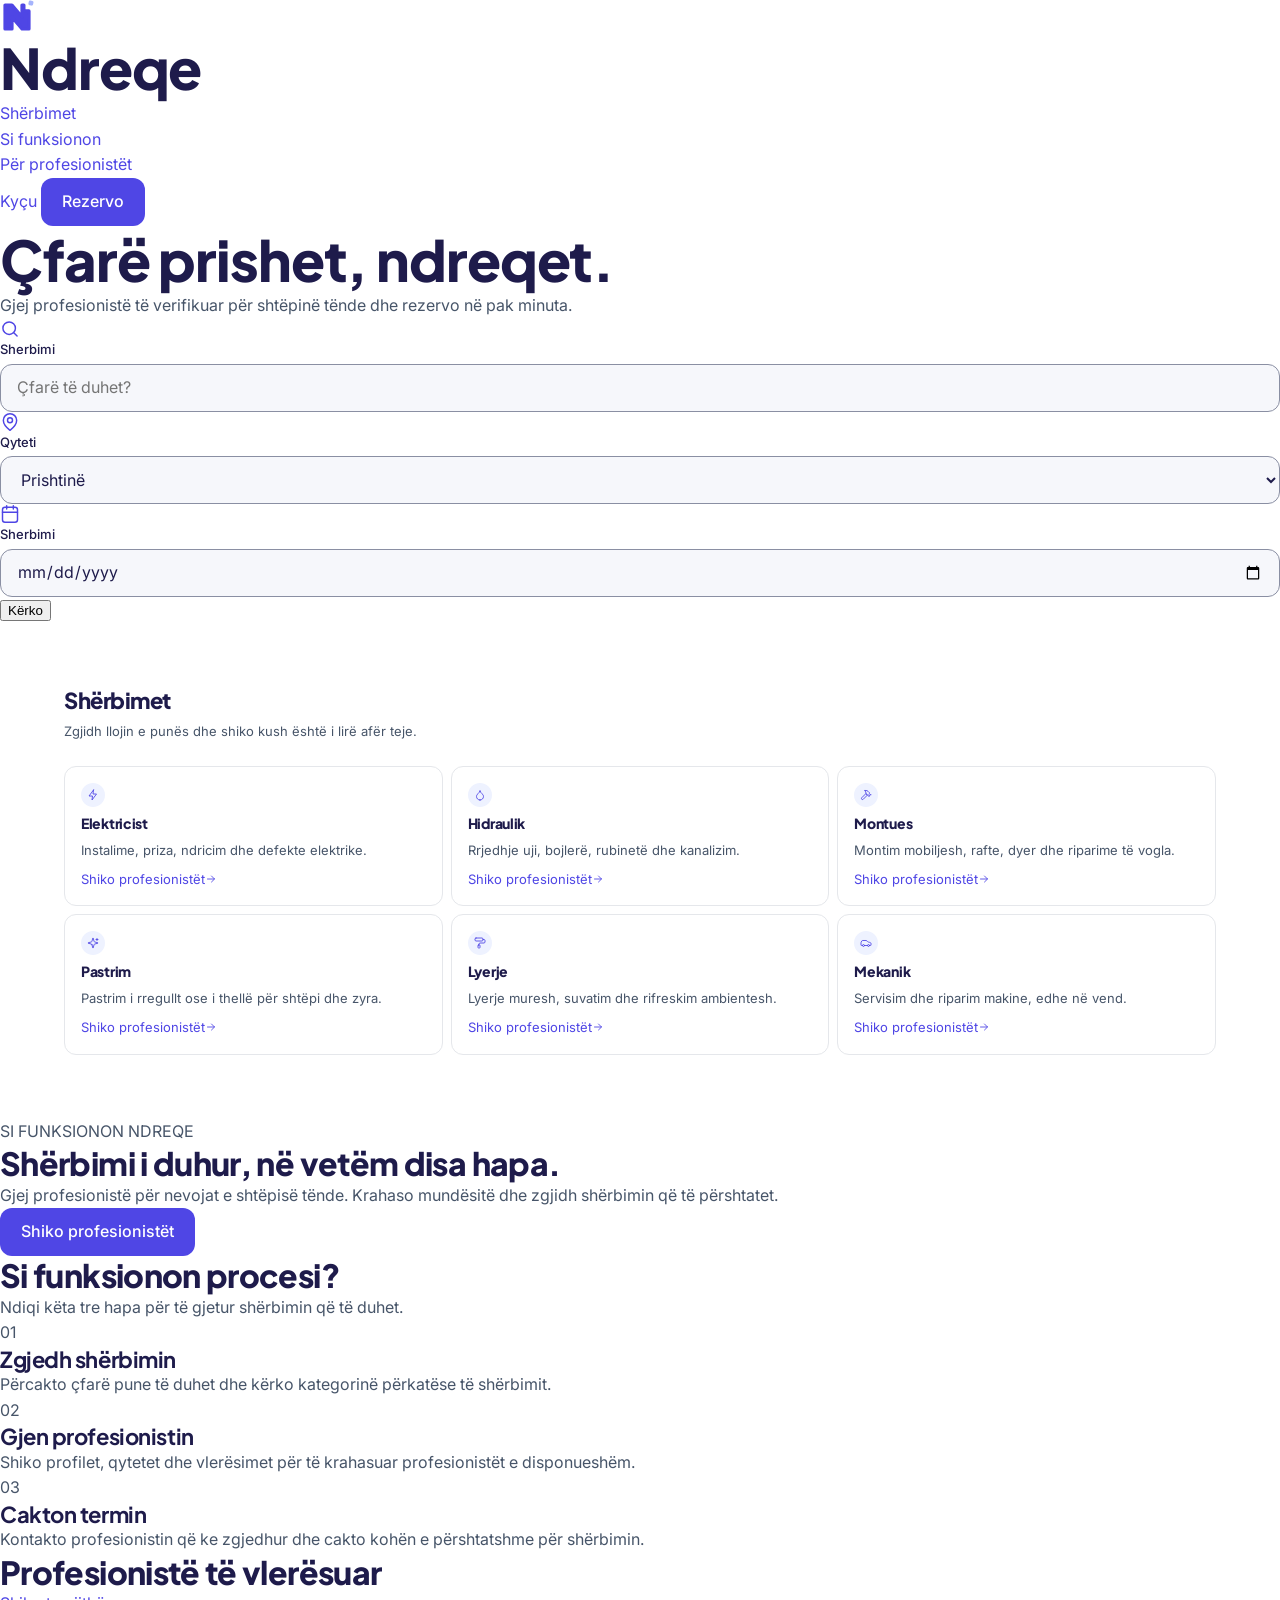
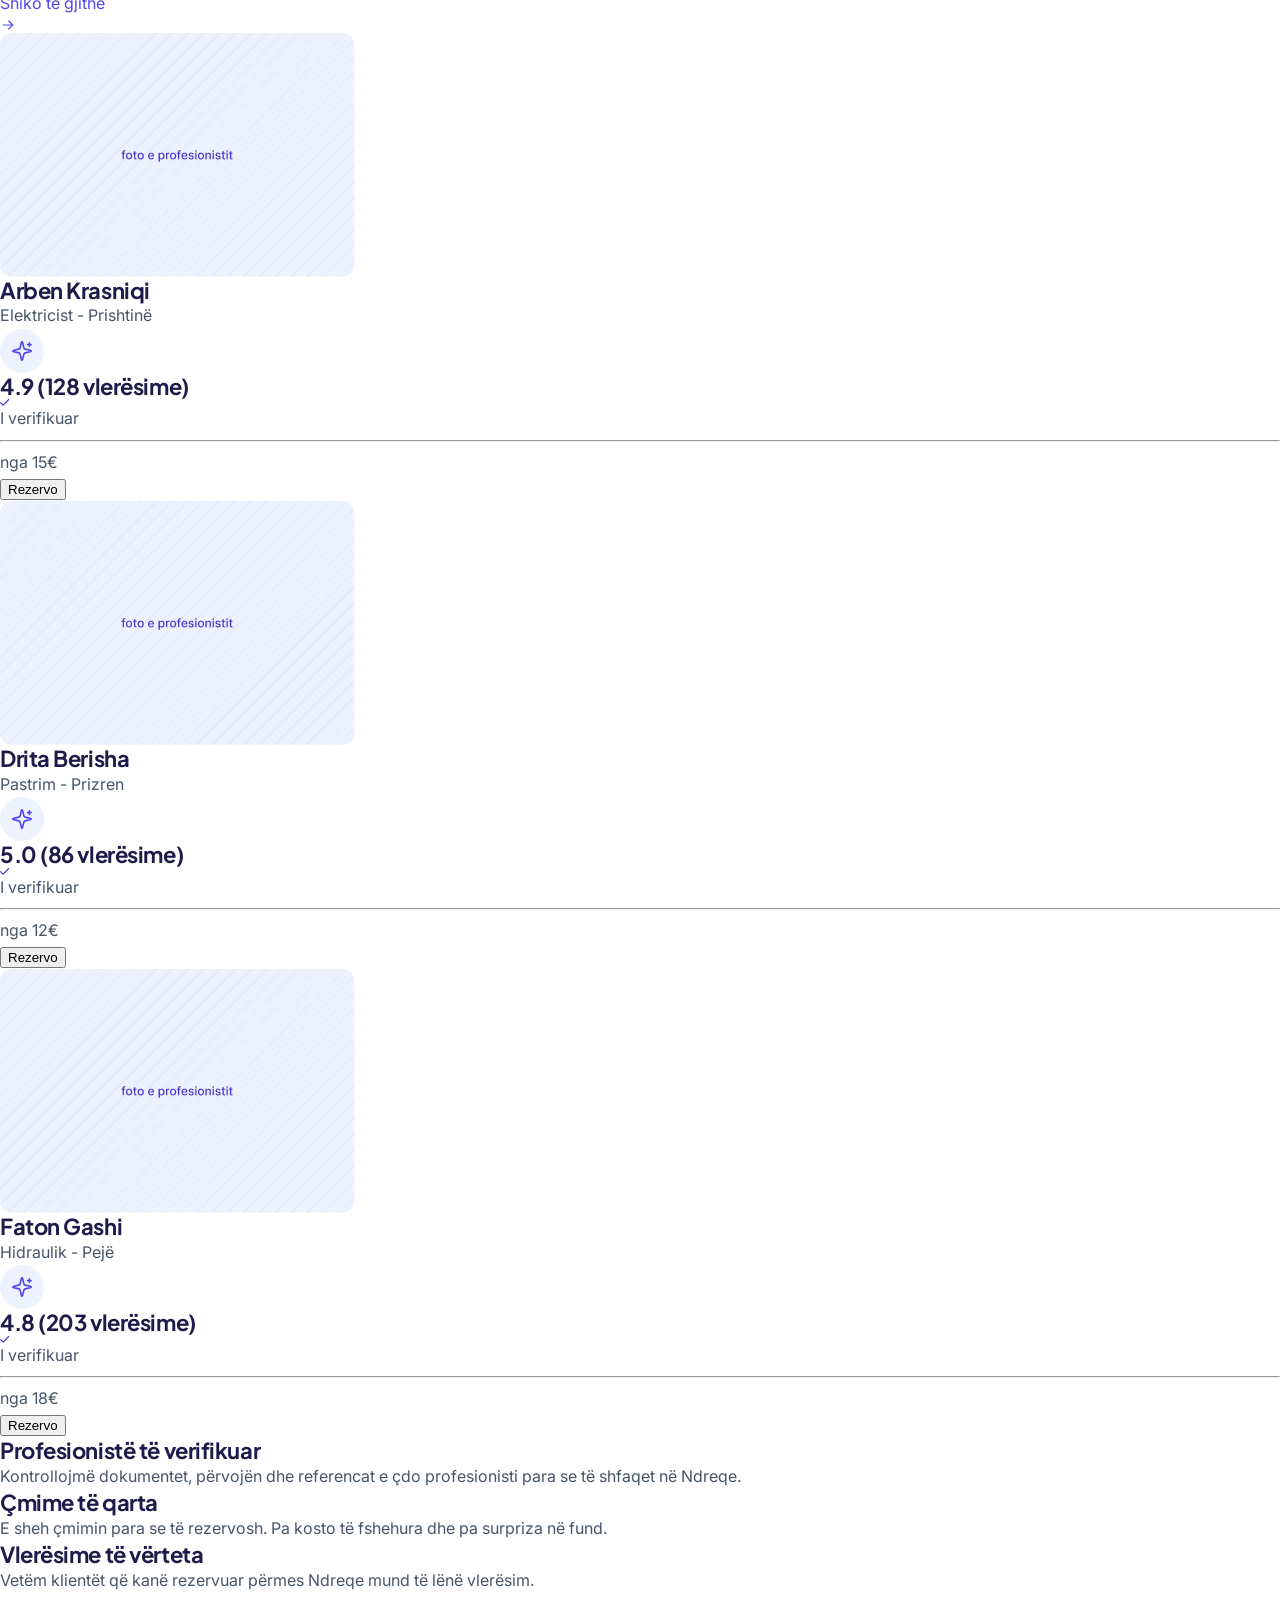
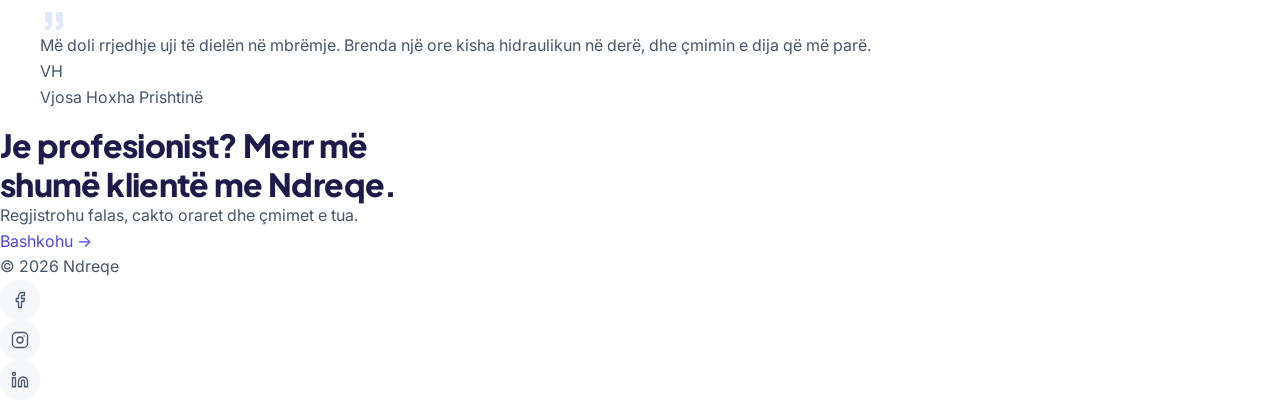
==== commit 387505ae: "Add services section styling" ====
--- a/web/index.html
+++ b/web/index.html
@@ -12,7 +12,7 @@
     <link rel="stylesheet" href="./css/base.css" />
     <link rel="stylesheet" href="./css/layout.css" />
     <link rel="stylesheet" href="./css/variables.css" />
-    <link rel="stylesheet" href="./css/pages/index.css" />
+    <link rel="stylesheet" href="./css/pages/landing/services.css" />
     <title>Ndreqe</title>
   </head>
   <body>
--- a/web/css/pages/landing/services.css
+++ b/web/css/pages/landing/services.css
@@ -0,0 +1,138 @@
+
+/* SERVICES SECTION */
+
+.services-container {
+  max-width: var(--container-width);
+  margin-inline: auto;
+  padding: var(--space-7) var(--space-4);
+}
+
+/* Section heading */
+
+.services-container > header {
+  margin-bottom: var(--space-4);
+}
+
+.services-container > header h1 {
+  font-family: var(--font-heading);
+  font-size: var(--text-xl);
+  color: var(--color-ink);
+  margin: 0 0 var(--space-2);
+}
+
+.services-container > header p {
+  font-family: var(--font-body);
+  font-size: var(--text-xs);
+  color: var(--color-slate);
+  margin: 0;
+}
+
+/* Services grid */
+
+.services-grid {
+  display: grid;
+  grid-template-columns: repeat(3, minmax(0, 1fr));
+  gap: var(--space-2);
+}
+
+/* Service cards */
+
+.services-grid article {
+  display: grid;
+  grid-template-areas:
+    "icon icon"
+    "title title"
+    "description description"
+    "link arrow";
+  grid-template-columns: auto 1fr;
+  align-content: start;
+  row-gap: var(--space-2);
+
+  padding: var(--space-3);
+  background-color: var(--color-white);
+  border: 1px solid var(--color-line);
+  border-radius: var(--radius);
+
+  transition:
+    transform var(--transition),
+    box-shadow var(--transition),
+    border-color var(--transition);
+}
+
+/* Card icon */
+
+.services-grid article img:first-child {
+  grid-area: icon;
+  width: 24px;
+  height: 24px;
+}
+
+/* Card title */
+
+.services-grid article h2 {
+  grid-area: title;
+  font-family: var(--font-heading);
+  font-size: var(--text-sm);
+  color: var(--color-ink);
+  margin: 0;
+}
+
+/* Card description */
+
+.services-grid article p {
+  grid-area: description;
+  font-family: var(--font-body);
+  font-size: var(--text-xs);
+  color: var(--color-slate);
+  margin: 0;
+}
+
+/* Card link */
+
+.services-grid article a {
+  grid-area: link;
+  display: inline-flex;
+  align-items: center;
+  width: fit-content;
+
+  font-family: var(--font-body);
+  font-size: var(--text-xs);
+  color: var(--color-indigo);
+  text-decoration: none;
+  transition: color var(--transition);
+}
+
+/* Arrow icon */
+
+.services-grid article img:last-child {
+  grid-area: arrow;
+  width: 12px;
+  height: 12px;
+  align-self: center;
+}
+
+/* Hover effect */
+
+.services-grid article:hover {
+  transform: translateY(-2px);
+  box-shadow: var(--shadow);
+  border-color: var(--color-periwinkle);
+}
+
+.services-grid article a:hover {
+  color: var(--color-indigo-dark);
+}
+
+/* Responsive design */
+
+@media (max-width: 768px) {
+  .services-grid {
+    grid-template-columns: repeat(2, minmax(0, 1fr));
+  }
+}
+
+@media (max-width: 480px) {
+  .services-grid {
+    grid-template-columns: 1fr;
+  }
+}
